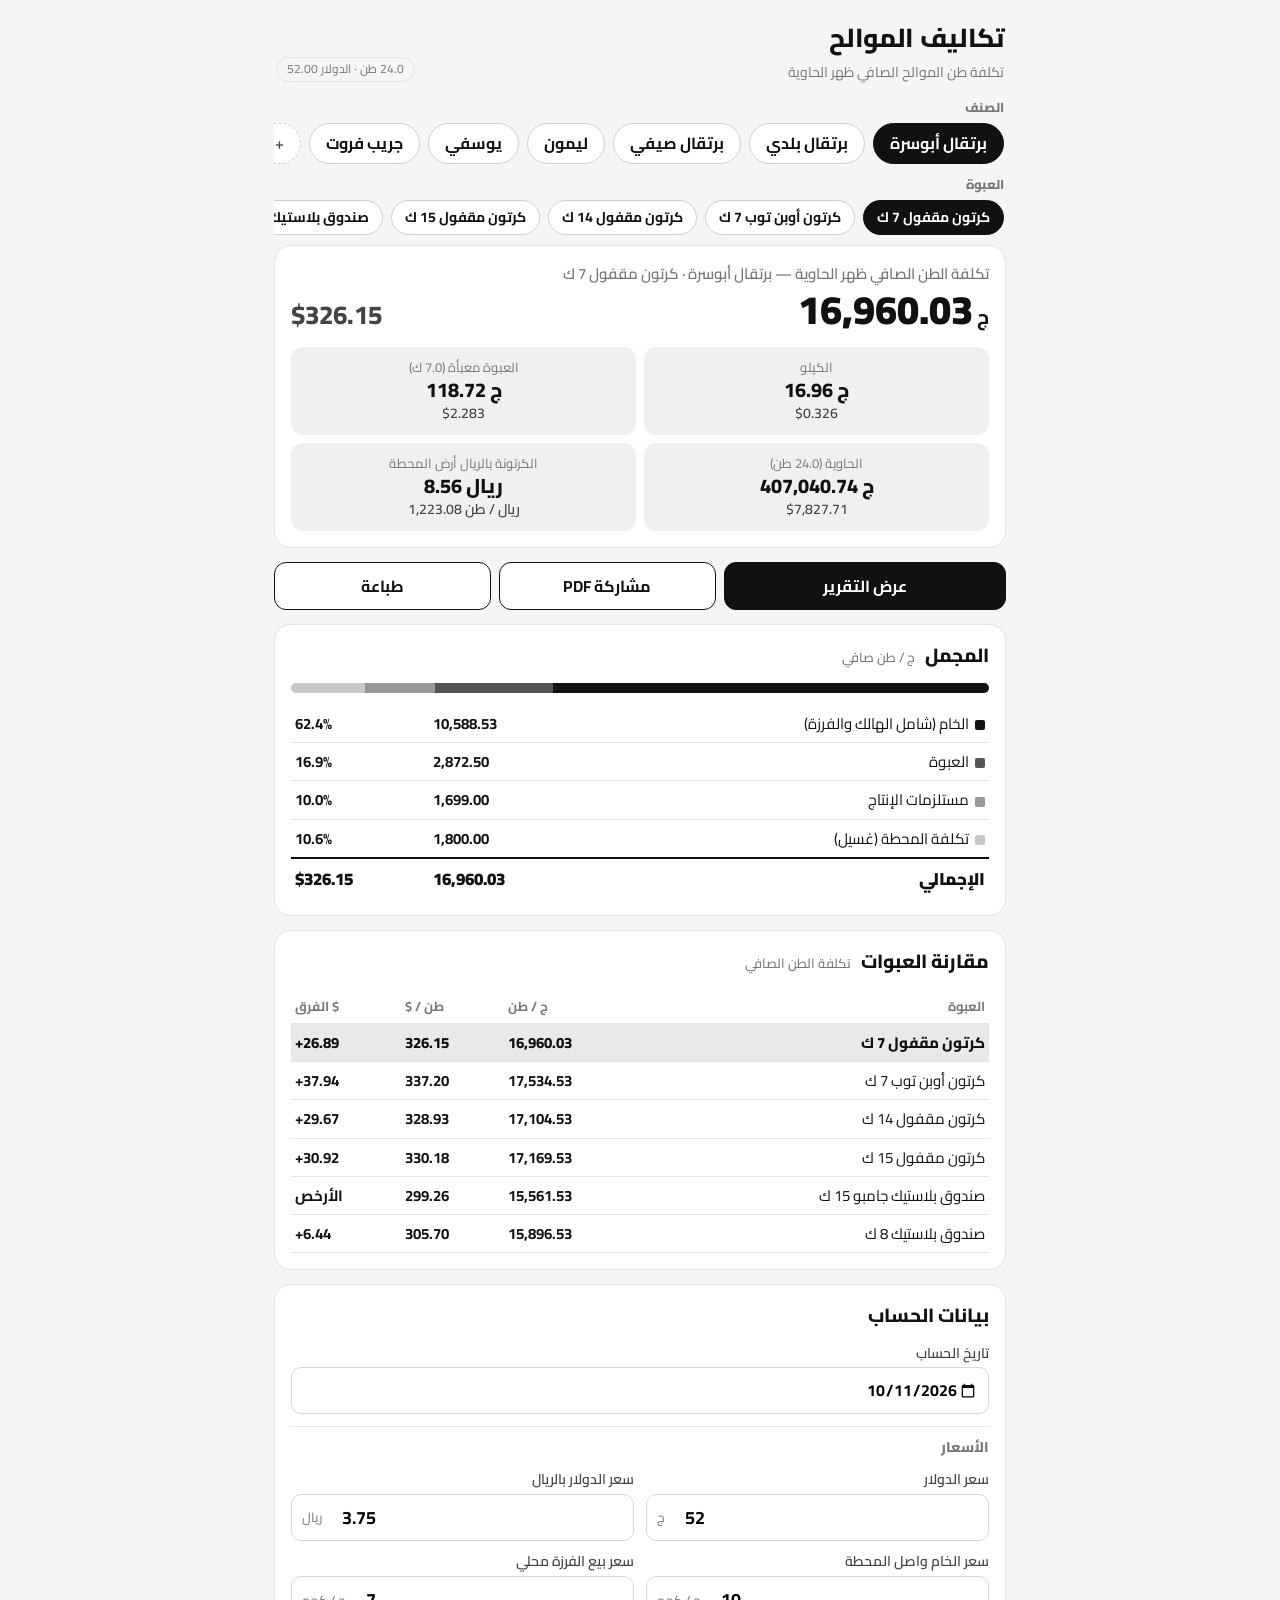
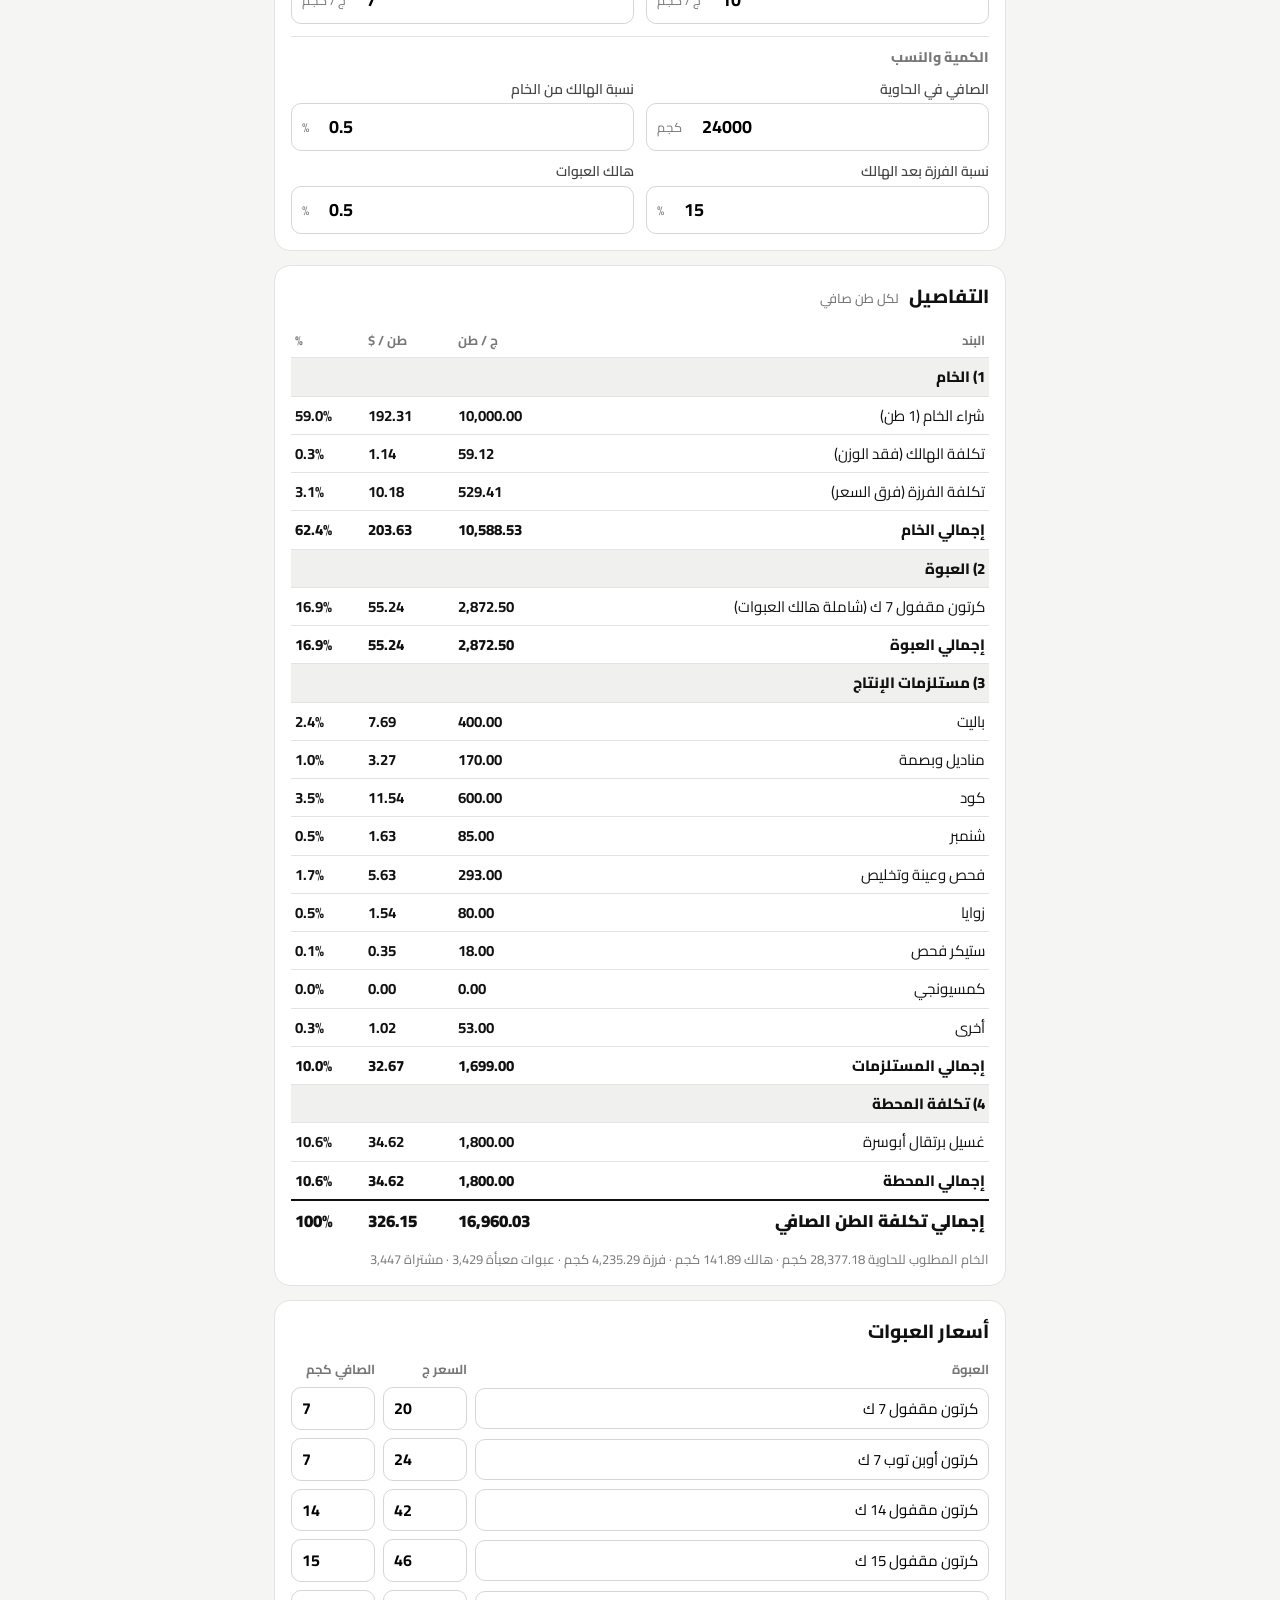
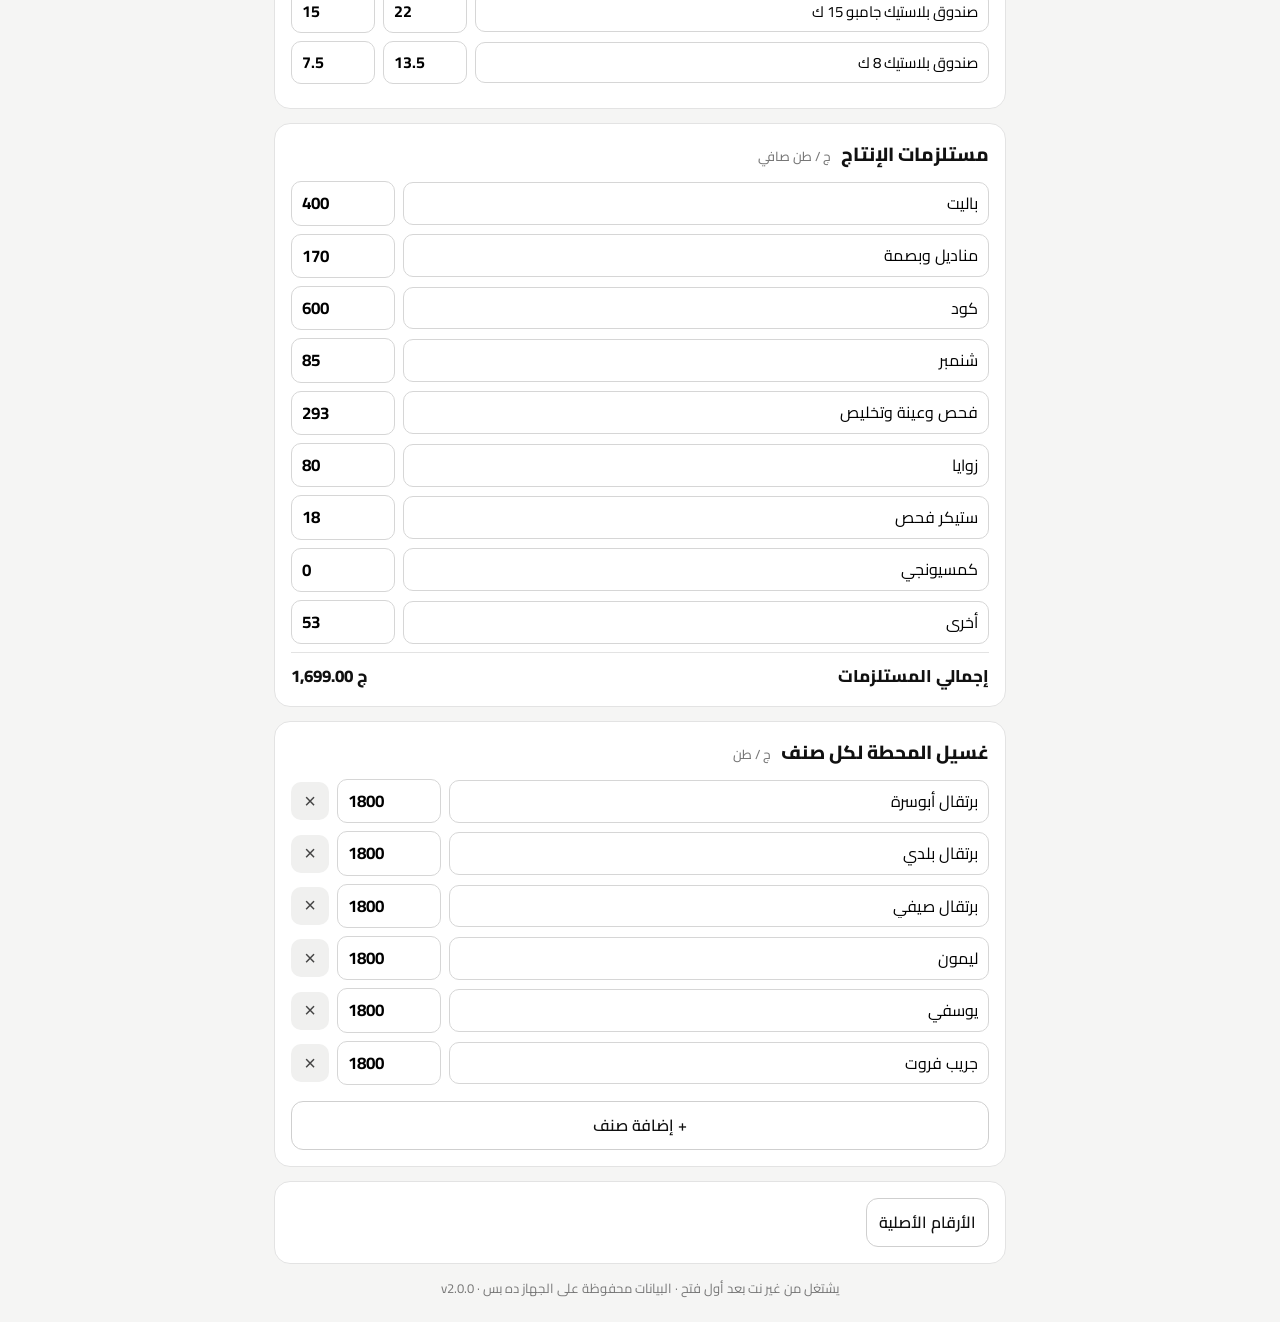
==== index.html @ 63b39d02 "Citrus costs PWA v2.0.0: frozen-costs style UI, offline, A4 report/print/share PDF, input validation" ====
<!doctype html>
<html lang="ar" dir="rtl">
<head>
<meta charset="utf-8">
<meta name="viewport" content="width=device-width,initial-scale=1,viewport-fit=cover">
<meta name="robots" content="noindex,nofollow">
<title>تكاليف الموالح</title>
<meta name="theme-color" content="#111111">
<meta name="apple-mobile-web-app-capable" content="yes">
<meta name="mobile-web-app-capable" content="yes">
<meta name="apple-mobile-web-app-status-bar-style" content="black">
<meta name="apple-mobile-web-app-title" content="تكاليف الموالح">
<link rel="manifest" href="manifest.webmanifest">
<link rel="apple-touch-icon" href="icon-180.png">
<link rel="icon" href="icon-192.png">
<link rel="stylesheet" href="style.css">
</head>
<body>
<div id="app">
 <header class="top">
  <div class="brand"><h1>تكاليف الموالح</h1><span class="sub">تكلفة طن الموالح الصافي ظهر الحاوية</span></div>
  <div class="tr"><span id="net" class="net"></span><span id="ls" class="ls"></span></div>
 </header>
 <div class="lblrow">الصنف</div>
 <nav id="vars" class="vars" aria-label="الصنف"></nav>
 <div class="lblrow">العبوة</div>
 <nav id="pkgs" class="vars" aria-label="العبوة"></nav>
 <div id="notice" class="notice" hidden></div>
 <section class="card sum" id="sum"></section>
 <div class="actions">
  <button class="btn pri" id="bReport">عرض التقرير</button>
  <button class="btn" id="bShare">مشاركة PDF</button>
  <button class="btn" id="bPrint">طباعة</button>
 </div>
 <section class="card" id="mojmal"></section>
 <section class="card" id="cmp"></section>
 <section class="card">
  <h2>بيانات الحساب</h2>
  <div class="grid" id="inputs"></div>
 </section>
 <section class="card" id="detail"></section>
 <section class="card">
  <h2>أسعار العبوات</h2>
  <div id="pkt"></div>
 </section>
 <section class="card">
  <h2>مستلزمات الإنتاج <small>ج / طن صافي</small></h2>
  <div id="supt"></div>
 </section>
 <section class="card">
  <h2>غسيل المحطة لكل صنف <small>ج / طن</small></h2>
  <div id="vart"></div>
  <button class="btn ghost wide" id="bAddVar">+ إضافة صنف</button>
 </section>
 <section class="card tools">
  <button class="btn ghost" id="bReset">الأرقام الأصلية</button>
 </section>
 <footer class="foot">يشتغل من غير نت بعد أول فتح · البيانات محفوظة على الجهاز ده بس <span id="ver"></span></footer>
</div>
<div id="rep" class="rep" hidden>
 <div class="repbar">
  <button class="btn" id="rClose">رجوع</button>
  <select id="rMode" class="btn sel" aria-label="نوع التقرير"><option value="full">التقرير الكامل</option><option value="m">المجمل (صفحة)</option></select>
  <button class="btn pri" id="rShare">مشاركة PDF</button>
  <button class="btn" id="rPrint">طباعة</button>
 </div>
 <div id="pages" class="pages"></div>
</div>
<div id="busy" class="busy" hidden><div>بيجهز الـ PDF…</div></div>
<script src="core.js"></script>
<script src="app.js"></script>
<script>
if('serviceWorker' in navigator){window.addEventListener('load',function(){navigator.serviceWorker.register('sw.js').then(function(r){r.update&&r.update();setInterval(function(){r.update()},3600000)});var had=!!navigator.serviceWorker.controller;navigator.serviceWorker.addEventListener('controllerchange',function(){if(had&&!window.__rl){window.__rl=1;location.reload()}})})}
</script>
</body>
</html>
---- style.css ----
[hidden]{display:none!important}
@font-face{font-family:'Cairo';font-style:normal;font-weight:200 1000;font-display:swap;src:url(fonts/cairo-arabic.woff2) format('woff2');unicode-range:U+0600-06FF,U+0750-077F,U+0870-08FF,U+200C-200E,U+2010-2011,U+204F,U+2E41,U+FB50-FDFF,U+FE70-FEFC}
@font-face{font-family:'Cairo';font-style:normal;font-weight:200 1000;font-display:swap;src:url(fonts/cairo-latin-ext.woff2) format('woff2');unicode-range:U+0100-02BA,U+02BD-02C5,U+02C7-02CC,U+02CE-02D7,U+02DD-02FF,U+1E00-1EFF,U+20A0-20AB,U+20AD-20C4,U+A720-A7FF}
@font-face{font-family:'Cairo';font-style:normal;font-weight:200 1000;font-display:swap;src:url(fonts/cairo-latin.woff2) format('woff2');unicode-range:U+0000-00FF,U+0131,U+0152-0153,U+02BB-02BC,U+02C6,U+02DA,U+02DC,U+2000-206F,U+20AC,U+2122,U+2212,U+2215,U+FEFF,U+FFFD}
:root{--ink:#111;--ink2:#444;--mut:#777;--line:#e3e3e3;--bg:#f5f5f4;--card:#fff;--soft:#f0f0ef}
*{box-sizing:border-box;-webkit-tap-highlight-color:transparent}
html,body{margin:0;background:var(--bg);color:var(--ink);font-family:'Cairo',system-ui,sans-serif;font-size:17px;line-height:1.55}
#app{max-width:760px;margin:0 auto;padding:calc(env(safe-area-inset-top) + 10px) 14px calc(env(safe-area-inset-bottom) + 24px)}
.num,.v{font-variant-numeric:tabular-nums;direction:ltr;unicode-bidi:isolate}
.top{display:flex;align-items:flex-end;justify-content:space-between;gap:10px;padding:8px 2px 12px}
.top h1{margin:0;font-size:26px;font-weight:800;letter-spacing:-.3px}.top .sub{color:var(--mut);font-size:14px}
.net{font-size:12px;color:var(--mut);border:1px solid var(--line);border-radius:20px;padding:2px 10px;white-space:nowrap}
.vars{display:flex;gap:8px;overflow-x:auto;padding:2px 2px 10px;scrollbar-width:none}.vars::-webkit-scrollbar{display:none}
.chip{flex:0 0 auto;border:1.5px solid #cfcfcf;background:#fff;color:var(--ink);border-radius:999px;padding:7px 16px;font:inherit;font-size:16px;font-weight:700}
.chip.on{background:var(--ink);border-color:var(--ink);color:#fff}.chip.add{border-style:dashed;color:var(--ink2);font-weight:600}
.notice{background:#f0f0ef;border:1.5px solid #888;color:#111;border-radius:12px;padding:10px 14px;font-size:15px;margin-bottom:12px}
.card{background:var(--card);border:1px solid var(--line);border-radius:16px;padding:16px;margin-bottom:14px}
.card h2{margin:0 0 12px;font-size:19px;font-weight:800}.card h2 small{font-weight:500;color:var(--mut);font-size:13px;margin-inline-start:6px}
.sum .lbl{color:var(--mut);font-size:15px;font-weight:600}
.sum .big{display:flex;align-items:baseline;justify-content:space-between;gap:8px;flex-wrap:wrap;margin:2px 0 12px}
.sum .egp{font-size:40px;font-weight:900;line-height:1.1}.sum .egp i{font-style:normal;font-size:20px;font-weight:700;margin-inline-start:4px}
.sum .usd{font-size:26px;font-weight:800;color:var(--ink2)}
.kpis{display:grid;grid-template-columns:repeat(3,minmax(0,1fr));gap:8px}
.kpi{background:var(--soft);border-radius:12px;padding:10px 8px;text-align:center}
.kpi b{display:block;font-size:20px;font-weight:800;line-height:1.3}.kpi span{display:block;font-size:13px;color:var(--mut)}.kpi em{display:block;font-style:normal;font-size:14px;color:var(--ink2);font-weight:600}
.actions{display:grid;grid-template-columns:1.3fr 1fr 1fr;gap:8px;margin-bottom:14px}
.btn{font:inherit;font-size:16px;font-weight:700;border:1.5px solid var(--ink);background:#fff;color:var(--ink);border-radius:12px;padding:11px 12px;cursor:pointer}
.btn.pri{background:var(--ink);color:#fff}.btn.ghost{border-color:#cfcfcf;font-weight:600}.btn.wide{width:100%;margin-top:8px}.btn.danger{color:#111;border-color:#111;border-style:dashed}
.grid{display:grid;grid-template-columns:minmax(0,1fr) minmax(0,1fr);gap:10px 12px}
.f label{display:block;font-size:14px;color:var(--ink2);font-weight:600;margin-bottom:3px}
.f .in{display:flex;align-items:center;border:1.5px solid #d6d6d6;border-radius:10px;background:#fff;overflow:hidden}
.f .in:focus-within{border-color:var(--ink)}
.f input{flex:1;min-width:0;width:100%;border:0;outline:0;font:inherit;font-size:18px;font-weight:700;padding:9px 10px;background:transparent;text-align:left;direction:ltr}
.f input.txt{text-align:right;direction:rtl;font-size:16px}
.f .u{color:var(--mut);font-size:13px;padding:0 10px;white-space:nowrap}
.f.full{grid-column:1/-1}.f .hint{font-size:12.5px;color:var(--mut);margin-top:2px}
.sec{grid-column:1/-1;font-size:14px;font-weight:800;color:var(--mut);border-top:1px solid var(--line);padding-top:10px;margin-top:2px}
.sup{display:grid;grid-template-columns:minmax(0,1fr) 104px 38px;gap:8px;align-items:center;margin-bottom:8px}
.sup input{font:inherit;border:1.5px solid #d6d6d6;border-radius:10px;padding:8px 10px;font-size:16px;min-width:0;outline:0}
.sup input:focus{border-color:var(--ink)}.sup input.v{font-weight:700;text-align:left;direction:ltr;font-size:17px}
.sup .x{border:0;background:var(--soft);border-radius:10px;height:38px;font-size:20px;color:var(--ink2);cursor:pointer}
.suptot{display:flex;justify-content:space-between;font-weight:800;border-top:1px solid var(--line);padding-top:10px;margin-top:4px}
.bk table{width:100%;border-collapse:collapse;font-size:15px}.bk td{padding:7px 4px;border-bottom:1px solid var(--line)}.bk td.v{text-align:left;font-weight:700;white-space:nowrap}
.bk tr.g td{font-weight:800;background:var(--soft)}.bk tr.t td{font-weight:900;font-size:17px;border-bottom:0;border-top:2px solid var(--ink)}
.bar{height:10px;border-radius:6px;background:#e7e7e7;overflow:hidden;display:flex;margin:4px 0 12px}.bar i{display:block;height:100%;background:#222}.bar i+i{background:#9a9a9a}
.tools{display:flex;flex-wrap:wrap;gap:8px}
.foot{color:var(--mut);font-size:13px;text-align:center;margin-top:6px}
/* report */
.rep{position:fixed;inset:0;background:#d9d9d7;overflow:auto;z-index:20;-webkit-overflow-scrolling:touch}
.repbar{position:sticky;top:0;z-index:2;display:flex;gap:8px;padding:calc(env(safe-area-inset-top) + 8px) 12px 8px;background:rgba(245,245,244,.96);border-bottom:1px solid var(--line)}
.repbar .btn{flex:1;padding:9px}
.pages{padding:14px 0 40px;display:flex;flex-direction:column;align-items:center;gap:14px}
.pagewrap{width:calc(100vw - 20px);max-width:794px;overflow:hidden}
.page{width:794px;height:1123px;background:#fff;color:#111;padding:36px 44px 50px;position:relative;transform-origin:top right;box-shadow:0 2px 10px rgba(0,0,0,.12);font-size:15px;line-height:1.5;overflow:hidden}
.page .ph{display:flex;justify-content:space-between;align-items:flex-start;border-bottom:2.5px solid #111;padding-bottom:8px;margin-bottom:6px}
.page .ph h1{margin:0;font-size:21px;font-weight:900;line-height:1.35}.page .ph .meta{font-size:14px;color:#555;margin-top:2px}
.page .ph .tag{font-size:12px;color:#555;border:1px solid #bbb;border-radius:14px;padding:2px 10px;white-space:nowrap}
.page h3{font-size:15px;font-weight:800;margin:10px 0 6px;color:#111;display:flex;align-items:center;gap:8px}.page h3:after{content:'';flex:1;height:1px;background:#ddd}
.rsum{display:grid;grid-template-columns:1.25fr 1fr 1fr 1fr;gap:10px}
.rsum .m{border:1px solid #ddd;border-radius:10px;padding:7px 12px}.rsum .m.main{background:#111;color:#fff;border-color:#111}
.rsum .m span{display:block;font-size:12.5px;color:#666;font-weight:600}.rsum .m.main span{color:#ccc}
.rsum .m b{display:block;font-size:21px;font-weight:900;line-height:1.25}.rsum .m.main b{font-size:27px}
.rsum .m em{display:block;font-style:normal;font-size:14px;font-weight:700;color:#444}.rsum .m.main em{color:#ddd;font-size:16px}
.rgrp{display:grid;grid-template-columns:1fr 1fr 1fr;gap:10px}.rgrp .m{border:1px solid #ddd;border-radius:10px;padding:8px 12px}
.rgrp .m span{font-size:13px;color:#666;font-weight:700}.rgrp .m b{display:block;font-size:19px;font-weight:900}.rgrp .m em{font-style:normal;font-size:13px;color:#444;font-weight:600}
.rgrp .m.t{background:#f1f1f0}
.rt{width:100%;border-collapse:collapse;font-size:13px}
.rt th{background:#111;color:#fff;font-weight:700;padding:6px 6px;font-size:12.5px;text-align:center}.rt th:first-child{text-align:right}
.rt td{padding:2.5px 6px;line-height:1.45;border-bottom:1px solid #e6e6e6;text-align:center;font-variant-numeric:tabular-nums}.rt td:first-child{text-align:right}
.rt td.n{direction:ltr}.rt tr.gh td{font-weight:800;background:#f1f1f0;color:#333;font-size:13px}
.rt tr.st td{font-weight:800;border-top:1.5px solid #999;background:#fafafa}.rt tr.gt td{font-weight:900;font-size:15px;background:#111;color:#fff}
.page .note{font-size:12px;color:#555;margin-top:6px;line-height:1.5}
.page .pf{position:absolute;bottom:22px;right:48px;left:48px;font-size:11px;color:#888;display:flex;justify-content:space-between;border-top:1px solid #e4e4e4;padding-top:6px}
.mt td{vertical-align:top;padding:7px 6px}.mt td.fm{text-align:right;color:#333}.mt td.k{font-weight:700;text-align:right}
.page ul{margin:6px 0 0;padding-inline-start:18px;font-size:13.5px;color:#333}.page ul li{margin-bottom:3px}
.busy{position:fixed;inset:0;background:rgba(255,255,255,.75);display:flex;align-items:center;justify-content:center;z-index:50;font-weight:800;font-size:18px}
@media (max-width:420px){.sum .egp{font-size:36px}.kpi b{font-size:18px}.grid{gap:9px 10px}}
@media print{
 @page{size:A4;margin:0}
 html,body{background:#fff}
 #app,.repbar,.busy{display:none!important}
 .rep{position:static;display:block!important;background:#fff;overflow:visible}
 .rep[hidden]{display:block!important}
 .pages{padding:0;gap:0;display:block}
 .pagewrap{width:auto!important;max-width:none;height:auto!important;overflow:visible}
 .page{transform:none!important;box-shadow:none;width:210mm;height:296mm;page-break-after:always;break-after:page}
 .pagewrap:last-child .page{page-break-after:auto;break-after:auto}
 *{-webkit-print-color-adjust:exact;print-color-adjust:exact}
}
.page .pc{width:706px}
.ltr{direction:ltr;unicode-bidi:isolate;display:inline-block}

.f .in.bad,.sup input.bad{border:2px solid #111;background:#e6e6e6}
.err{border:2px solid #111;border-radius:12px;padding:10px 14px;font-size:15px;background:#f0f0ef}.err ul{margin:6px 0 0;padding-inline-start:20px}
body.invalid #bReport,body.invalid #bShare,body.invalid #bPrint{opacity:.45}
.emsg{font-size:13px;font-weight:700;color:#111;margin:3px 2px 6px}
/* citrus additions */
.top .tr{display:flex;flex-direction:column;align-items:flex-end;gap:3px}.ls{font-size:11.5px;color:var(--mut)}
.lblrow{font-size:13px;font-weight:800;color:var(--mut);margin:0 2px 4px}
.chip.sm{font-size:14px;padding:6px 13px}
.kpis{grid-template-columns:repeat(2,minmax(0,1fr))}
.bar i:nth-child(1){background:#111}.bar i:nth-child(2){background:#555}.bar i:nth-child(3){background:#999}.bar i:nth-child(4){background:#c8c8c8}
.sw{display:inline-block;width:10px;height:10px;border-radius:2px;margin-inline-end:6px;vertical-align:middle}.sw.s0{background:#111}.sw.s1{background:#555}.sw.s2{background:#999}.sw.s3{background:#c8c8c8}
.bk tr.h td{font-size:13px;color:var(--mut);font-weight:700}.bk tr.s td{font-weight:800;border-top:1.5px solid #999}.bk tr.sel td{background:#e9e9e8;font-weight:800}
.bk .hint{font-size:13px;color:#777;margin-top:8px}
.trow{display:grid;grid-template-columns:minmax(0,1fr) 84px 84px;gap:8px;align-items:center;margin-bottom:8px}.trow.th span{font-size:13px;color:var(--mut);font-weight:700}
.trow input{font:inherit;border:1.5px solid #d6d6d6;border-radius:10px;padding:8px 10px;font-size:15px;min-width:0;outline:0}.trow input:focus{border-color:var(--ink)}.trow input.v{font-weight:700;text-align:left;direction:ltr;font-size:16px}
.sup:not(.three){grid-template-columns:minmax(0,1fr) 104px}
.trow input.bad{border:2px solid #111;background:#e6e6e6}
.f input[type=date]{text-align:right;font-size:16px}
.repbar .sel{flex:1.2;padding:9px 6px;font-size:14px}
.rsar{display:flex;flex-wrap:wrap;align-items:baseline;gap:6px 12px;border:1px solid #ddd;border-radius:10px;padding:6px 12px;margin-top:8px;font-size:13px}
.rsar span{color:#666;font-weight:700}.rsar b{font-size:17px;font-weight:900}.rsar .sep{color:#bbb}.rsar em{font-style:normal;color:#777;font-size:12px;flex-basis:100%}
.rt tr.sel td{background:#e4e4e4;font-weight:800}.rt.q td{text-align:right}.rt.q td.n{text-align:left;font-weight:700}
.rt td.n{white-space:nowrap}
.page .rt td{padding:3px 6px}
.rsum .m small{display:block;font-size:10.5px;color:#888;font-weight:500;line-height:1.35;margin-top:2px;border-top:1px solid #eee;padding-top:2px}.rsum .m.main small{color:#bbb;border-color:#444}
.pc.p1 .rt{font-size:14.5px}.pc.p1 .rt td{padding:6px 6px}.pc.p1 .rt th{font-size:13.5px;padding:7px 6px}.pc.p1 h3{font-size:16.5px;margin:16px 0 8px}
.pc.p1 .rsum .m{padding:9px 12px}.pc.p1 .rsar{padding:9px 14px;font-size:14px}.pc.p1 .rsar b{font-size:19px}.pc.p1 .note{font-size:13px}
.rt.q td.q2{text-align:right;font-weight:700}
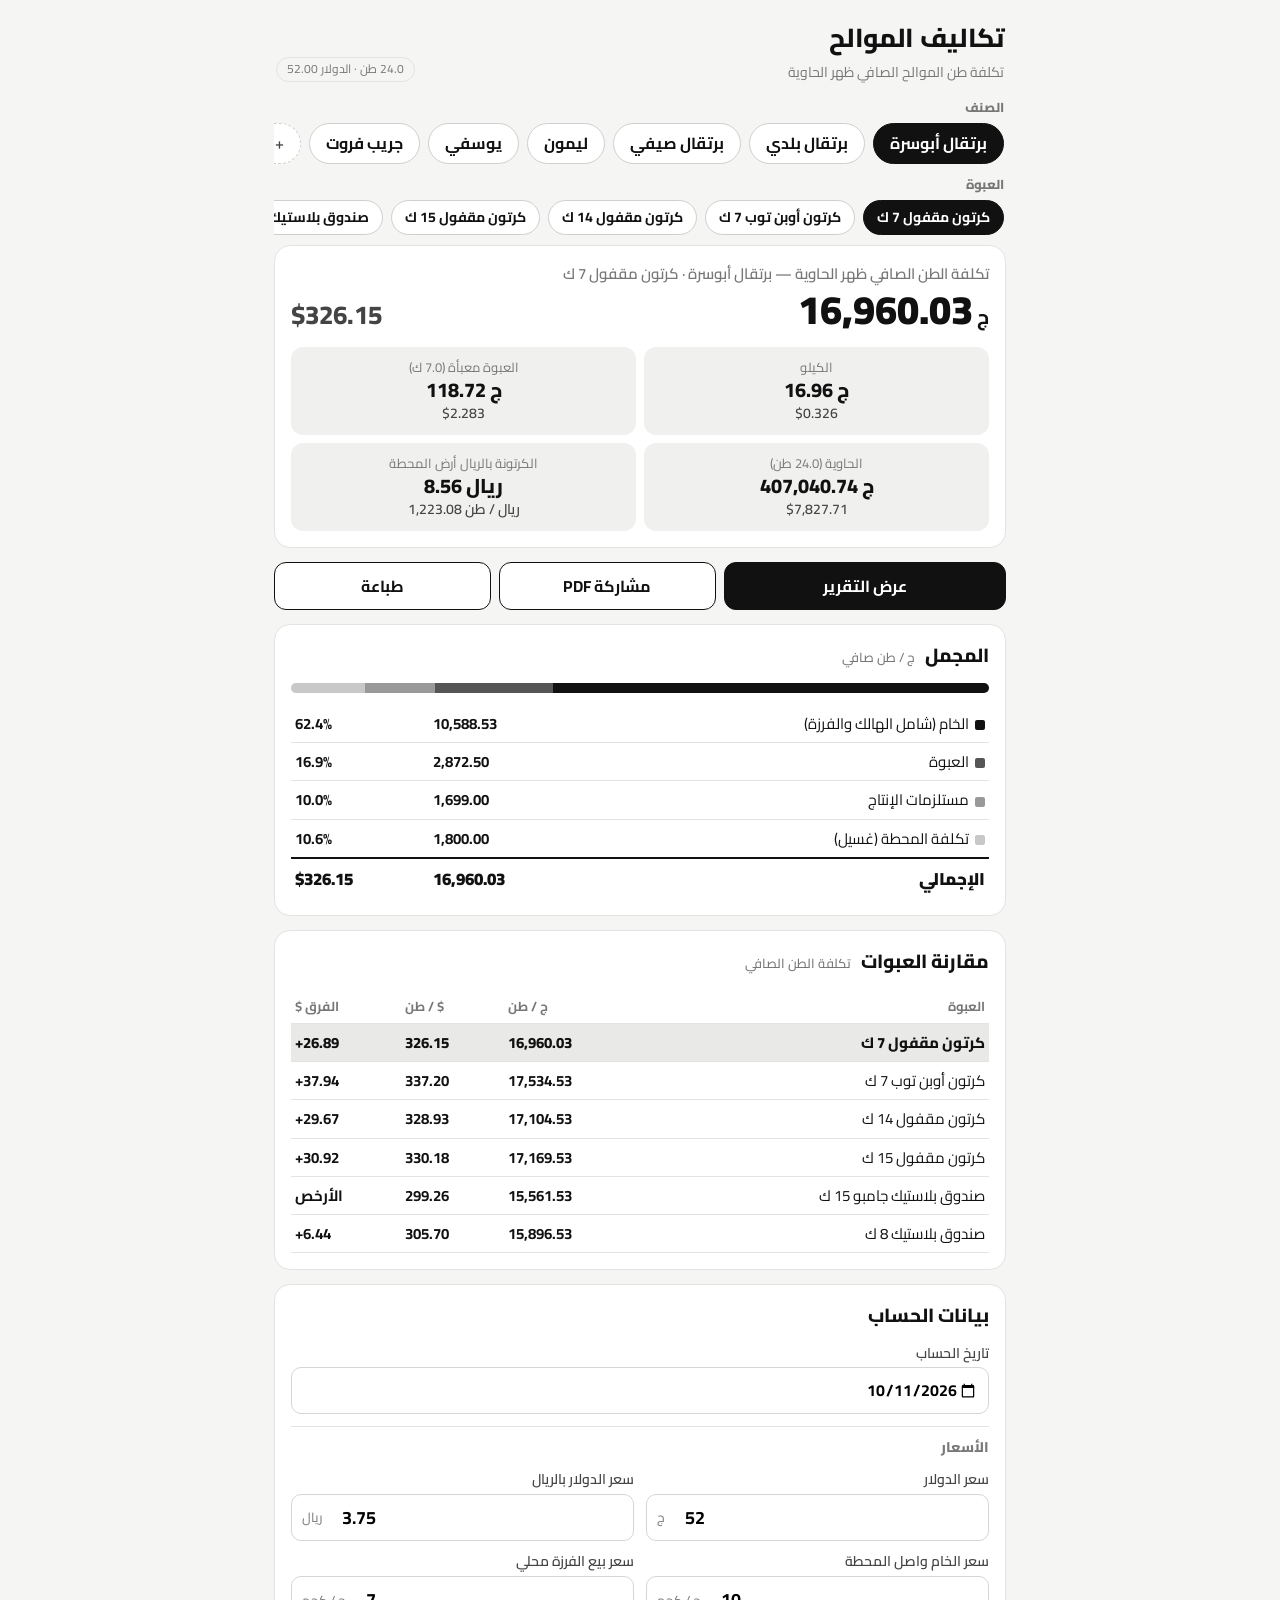
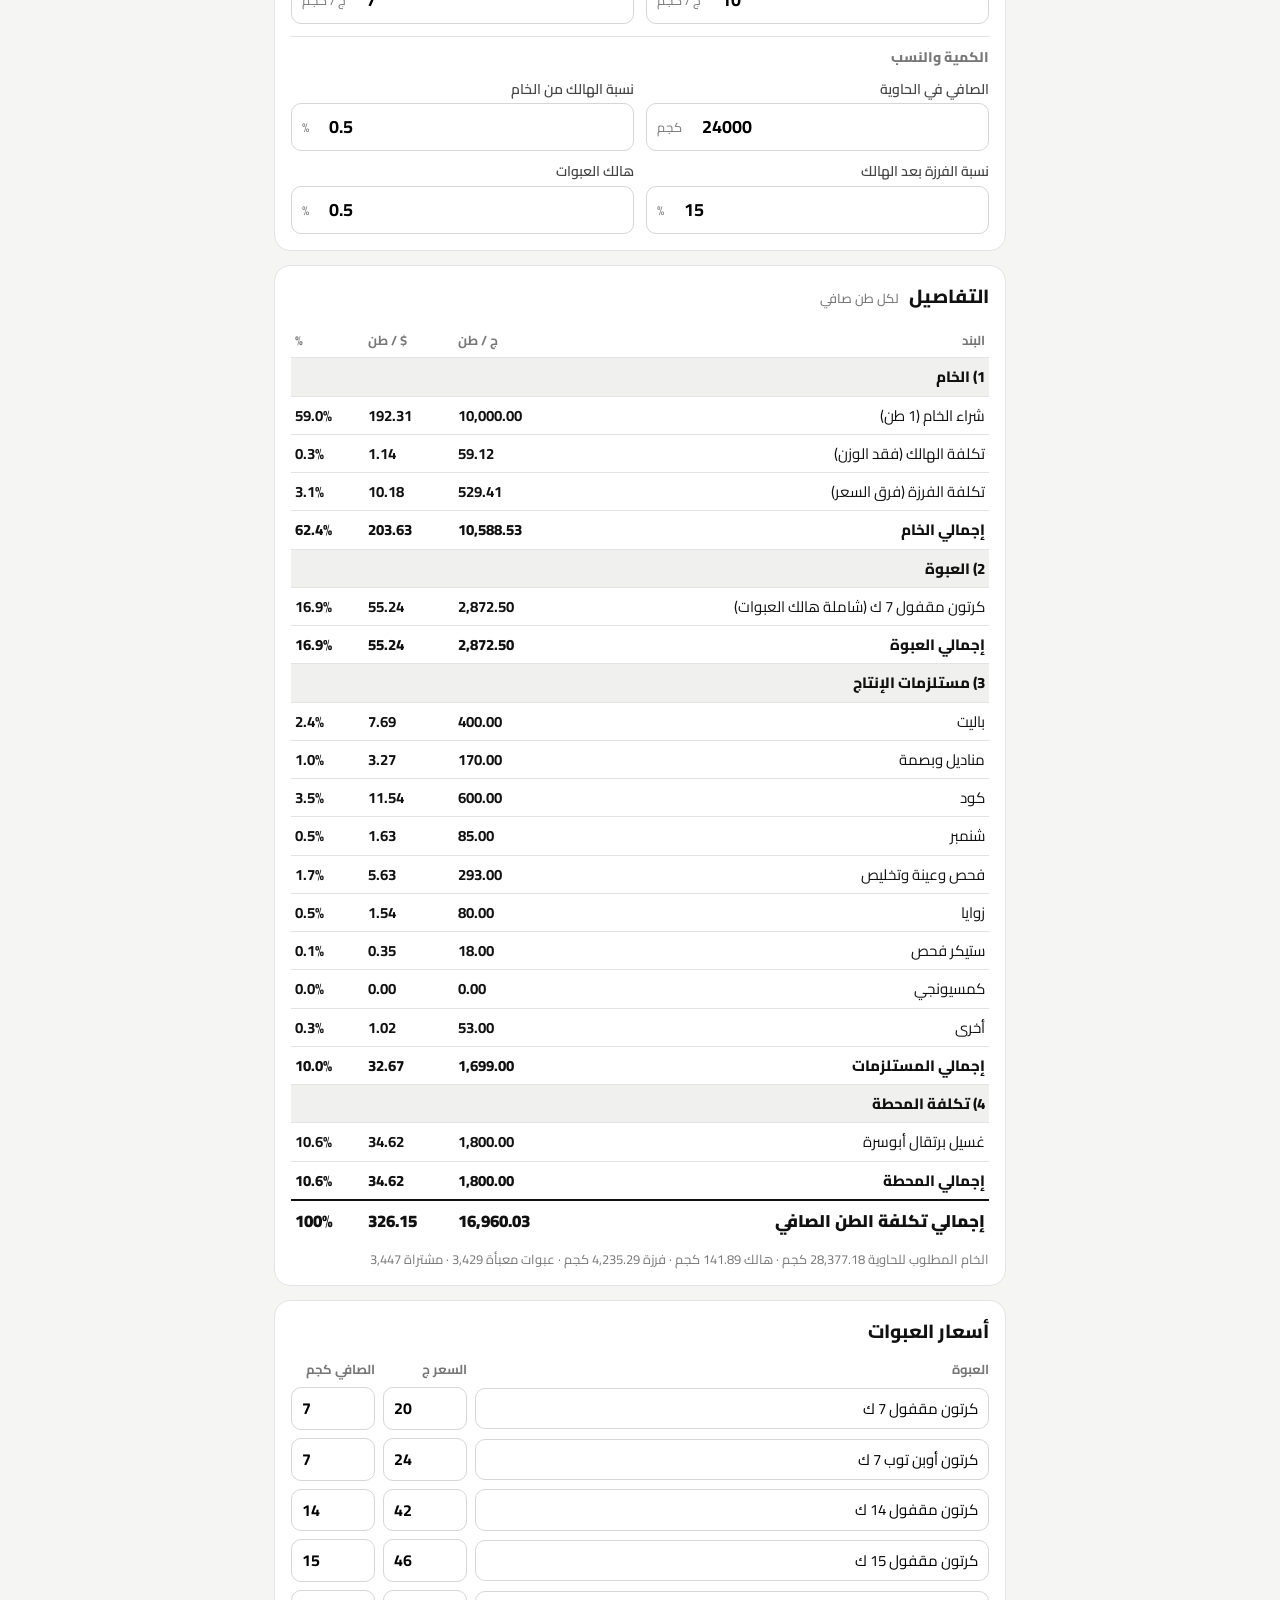
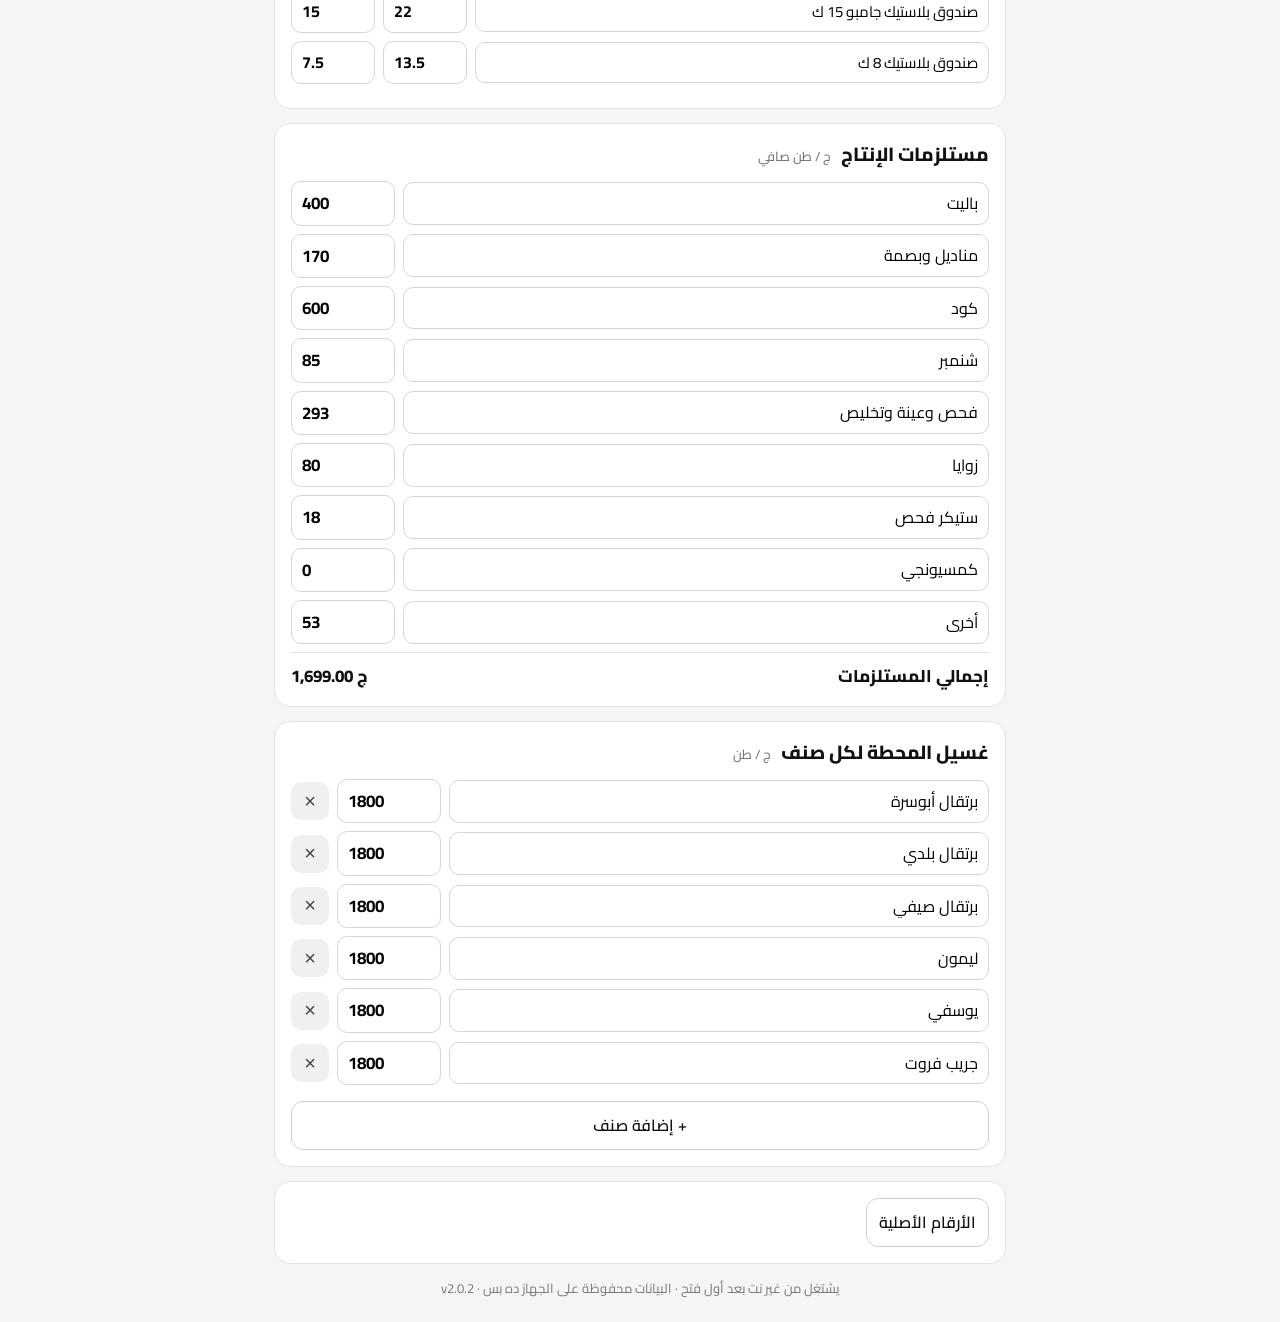
==== commit 88e3a134: "v2.0.2: inline CSS+Cairo font in index.html so offline PDF keeps layout; keep invalid entries visibl" ====
--- a/index.html
+++ b/index.html
@@ -13,7 +13,130 @@
 <link rel="manifest" href="manifest.webmanifest">
 <link rel="apple-touch-icon" href="icon-180.png">
 <link rel="icon" href="icon-192.png">
-<link rel="stylesheet" href="style.css">
+<style>[hidden]{display:none!important}
+@font-face{font-family:'Cairo';font-style:normal;font-weight:200 1000;font-display:swap;src:url([data-uri]) format('woff2');unicode-range:U+0600-06FF,U+0750-077F,U+0870-08FF,U+200C-200E,U+2010-2011,U+204F,U+2E41,U+FB50-FDFF,U+FE70-FEFC}
+@font-face{font-family:'Cairo';font-style:normal;font-weight:200 1000;font-display:swap;src:url([data-uri]) format('woff2');unicode-range:U+0100-02BA,U+02BD-02C5,U+02C7-02CC,U+02CE-02D7,U+02DD-02FF,U+1E00-1EFF,U+20A0-20AB,U+20AD-20C4,U+A720-A7FF}
+@font-face{font-family:'Cairo';font-style:normal;font-weight:200 1000;font-display:swap;src:url([data-uri]) format('woff2');unicode-range:U+0000-00FF,U+0131,U+0152-0153,U+02BB-02BC,U+02C6,U+02DA,U+02DC,U+2000-206F,U+20AC,U+2122,U+2212,U+2215,U+FEFF,U+FFFD}
+:root{--ink:#111;--ink2:#444;--mut:#777;--line:#e3e3e3;--bg:#f5f5f4;--card:#fff;--soft:#f0f0ef}
+*{box-sizing:border-box;-webkit-tap-highlight-color:transparent}
+html,body{margin:0;background:var(--bg);color:var(--ink);font-family:'Cairo',system-ui,sans-serif;font-size:17px;line-height:1.55}
+#app{max-width:760px;margin:0 auto;padding:calc(env(safe-area-inset-top) + 10px) 14px calc(env(safe-area-inset-bottom) + 24px)}
+.num,.v{font-variant-numeric:tabular-nums;direction:ltr;unicode-bidi:isolate}
+.top{display:flex;align-items:flex-end;justify-content:space-between;gap:10px;padding:8px 2px 12px}
+.top h1{margin:0;font-size:26px;font-weight:800;letter-spacing:-.3px}.top .sub{color:var(--mut);font-size:14px}
+.net{font-size:12px;color:var(--mut);border:1px solid var(--line);border-radius:20px;padding:2px 10px;white-space:nowrap}
+.vars{display:flex;gap:8px;overflow-x:auto;padding:2px 2px 10px;scrollbar-width:none}.vars::-webkit-scrollbar{display:none}
+.chip{flex:0 0 auto;border:1.5px solid #cfcfcf;background:#fff;color:var(--ink);border-radius:999px;padding:7px 16px;font:inherit;font-size:16px;font-weight:700}
+.chip.on{background:var(--ink);border-color:var(--ink);color:#fff}.chip.add{border-style:dashed;color:var(--ink2);font-weight:600}
+.notice{background:#f0f0ef;border:1.5px solid #888;color:#111;border-radius:12px;padding:10px 14px;font-size:15px;margin-bottom:12px}
+.card{background:var(--card);border:1px solid var(--line);border-radius:16px;padding:16px;margin-bottom:14px}
+.card h2{margin:0 0 12px;font-size:19px;font-weight:800}.card h2 small{font-weight:500;color:var(--mut);font-size:13px;margin-inline-start:6px}
+.sum .lbl{color:var(--mut);font-size:15px;font-weight:600}
+.sum .big{display:flex;align-items:baseline;justify-content:space-between;gap:8px;flex-wrap:wrap;margin:2px 0 12px}
+.sum .egp{font-size:40px;font-weight:900;line-height:1.1}.sum .egp i{font-style:normal;font-size:20px;font-weight:700;margin-inline-start:4px}
+.sum .usd{font-size:26px;font-weight:800;color:var(--ink2)}
+.kpis{display:grid;grid-template-columns:repeat(3,minmax(0,1fr));gap:8px}
+.kpi{background:var(--soft);border-radius:12px;padding:10px 8px;text-align:center}
+.kpi b{display:block;font-size:20px;font-weight:800;line-height:1.3}.kpi span{display:block;font-size:13px;color:var(--mut)}.kpi em{display:block;font-style:normal;font-size:14px;color:var(--ink2);font-weight:600}
+.actions{display:grid;grid-template-columns:1.3fr 1fr 1fr;gap:8px;margin-bottom:14px}
+.btn{font:inherit;font-size:16px;font-weight:700;border:1.5px solid var(--ink);background:#fff;color:var(--ink);border-radius:12px;padding:11px 12px;cursor:pointer}
+.btn.pri{background:var(--ink);color:#fff}.btn.ghost{border-color:#cfcfcf;font-weight:600}.btn.wide{width:100%;margin-top:8px}.btn.danger{color:#111;border-color:#111;border-style:dashed}
+.grid{display:grid;grid-template-columns:minmax(0,1fr) minmax(0,1fr);gap:10px 12px}
+.f label{display:block;font-size:14px;color:var(--ink2);font-weight:600;margin-bottom:3px}
+.f .in{display:flex;align-items:center;border:1.5px solid #d6d6d6;border-radius:10px;background:#fff;overflow:hidden}
+.f .in:focus-within{border-color:var(--ink)}
+.f input{flex:1;min-width:0;width:100%;border:0;outline:0;font:inherit;font-size:18px;font-weight:700;padding:9px 10px;background:transparent;text-align:left;direction:ltr}
+.f input.txt{text-align:right;direction:rtl;font-size:16px}
+.f .u{color:var(--mut);font-size:13px;padding:0 10px;white-space:nowrap}
+.f.full{grid-column:1/-1}.f .hint{font-size:12.5px;color:var(--mut);margin-top:2px}
+.sec{grid-column:1/-1;font-size:14px;font-weight:800;color:var(--mut);border-top:1px solid var(--line);padding-top:10px;margin-top:2px}
+.sup{display:grid;grid-template-columns:minmax(0,1fr) 104px 38px;gap:8px;align-items:center;margin-bottom:8px}
+.sup input{font:inherit;border:1.5px solid #d6d6d6;border-radius:10px;padding:8px 10px;font-size:16px;min-width:0;outline:0}
+.sup input:focus{border-color:var(--ink)}.sup input.v{font-weight:700;text-align:left;direction:ltr;font-size:17px}
+.sup .x{border:0;background:var(--soft);border-radius:10px;height:38px;font-size:20px;color:var(--ink2);cursor:pointer}
+.suptot{display:flex;justify-content:space-between;font-weight:800;border-top:1px solid var(--line);padding-top:10px;margin-top:4px}
+.bk table{width:100%;border-collapse:collapse;font-size:15px}.bk td{padding:7px 4px;border-bottom:1px solid var(--line)}.bk td.v{text-align:left;font-weight:700;white-space:nowrap}
+.bk tr.g td{font-weight:800;background:var(--soft)}.bk tr.t td{font-weight:900;font-size:17px;border-bottom:0;border-top:2px solid var(--ink)}
+.bar{height:10px;border-radius:6px;background:#e7e7e7;overflow:hidden;display:flex;margin:4px 0 12px}.bar i{display:block;height:100%;background:#222}.bar i+i{background:#9a9a9a}
+.tools{display:flex;flex-wrap:wrap;gap:8px}
+.foot{color:var(--mut);font-size:13px;text-align:center;margin-top:6px}
+/* report */
+.rep{position:fixed;inset:0;background:#d9d9d7;overflow:auto;z-index:20;-webkit-overflow-scrolling:touch}
+.repbar{position:sticky;top:0;z-index:2;display:flex;gap:8px;padding:calc(env(safe-area-inset-top) + 8px) 12px 8px;background:rgba(245,245,244,.96);border-bottom:1px solid var(--line)}
+.repbar .btn{flex:1;padding:9px}
+.pages{padding:14px 0 40px;display:flex;flex-direction:column;align-items:center;gap:14px}
+.pagewrap{width:calc(100vw - 20px);max-width:794px;overflow:hidden}
+.page{width:794px;height:1123px;background:#fff;color:#111;padding:36px 44px 50px;position:relative;transform-origin:top right;box-shadow:0 2px 10px rgba(0,0,0,.12);font-size:15px;line-height:1.5;overflow:hidden}
+.page .ph{display:flex;justify-content:space-between;align-items:flex-start;border-bottom:2.5px solid #111;padding-bottom:8px;margin-bottom:6px}
+.page .ph h1{margin:0;font-size:21px;font-weight:900;line-height:1.35}.page .ph .meta{font-size:14px;color:#555;margin-top:2px}
+.page .ph .tag{font-size:12px;color:#555;border:1px solid #bbb;border-radius:14px;padding:2px 10px;white-space:nowrap}
+.page h3{font-size:15px;font-weight:800;margin:10px 0 6px;color:#111;display:flex;align-items:center;gap:8px}.page h3:after{content:'';flex:1;height:1px;background:#ddd}
+.rsum{display:grid;grid-template-columns:1.25fr 1fr 1fr 1fr;gap:10px}
+.rsum .m{border:1px solid #ddd;border-radius:10px;padding:7px 12px}.rsum .m.main{background:#111;color:#fff;border-color:#111}
+.rsum .m span{display:block;font-size:12.5px;color:#666;font-weight:600}.rsum .m.main span{color:#ccc}
+.rsum .m b{display:block;font-size:21px;font-weight:900;line-height:1.25}.rsum .m.main b{font-size:27px}
+.rsum .m em{display:block;font-style:normal;font-size:14px;font-weight:700;color:#444}.rsum .m.main em{color:#ddd;font-size:16px}
+.rgrp{display:grid;grid-template-columns:1fr 1fr 1fr;gap:10px}.rgrp .m{border:1px solid #ddd;border-radius:10px;padding:8px 12px}
+.rgrp .m span{font-size:13px;color:#666;font-weight:700}.rgrp .m b{display:block;font-size:19px;font-weight:900}.rgrp .m em{font-style:normal;font-size:13px;color:#444;font-weight:600}
+.rgrp .m.t{background:#f1f1f0}
+.rt{width:100%;border-collapse:collapse;font-size:13px}
+.rt th{background:#111;color:#fff;font-weight:700;padding:6px 6px;font-size:12.5px;text-align:center}.rt th:first-child{text-align:right}
+.rt td{padding:2.5px 6px;line-height:1.45;border-bottom:1px solid #e6e6e6;text-align:center;font-variant-numeric:tabular-nums}.rt td:first-child{text-align:right}
+.rt td.n{direction:ltr}.rt tr.gh td{font-weight:800;background:#f1f1f0;color:#333;font-size:13px}
+.rt tr.st td{font-weight:800;border-top:1.5px solid #999;background:#fafafa}.rt tr.gt td{font-weight:900;font-size:15px;background:#111;color:#fff}
+.page .note{font-size:12px;color:#555;margin-top:6px;line-height:1.5}
+.page .pf{position:absolute;bottom:22px;right:48px;left:48px;font-size:11px;color:#888;display:flex;justify-content:space-between;border-top:1px solid #e4e4e4;padding-top:6px}
+.mt td{vertical-align:top;padding:7px 6px}.mt td.fm{text-align:right;color:#333}.mt td.k{font-weight:700;text-align:right}
+.page ul{margin:6px 0 0;padding-inline-start:18px;font-size:13.5px;color:#333}.page ul li{margin-bottom:3px}
+.busy{position:fixed;inset:0;background:rgba(255,255,255,.75);display:flex;align-items:center;justify-content:center;z-index:50;font-weight:800;font-size:18px}
+@media (max-width:420px){.sum .egp{font-size:36px}.kpi b{font-size:18px}.grid{gap:9px 10px}}
+@media print{
+ @page{size:A4;margin:0}
+ html,body{background:#fff}
+ #app,.repbar,.busy{display:none!important}
+ .rep{position:static;display:block!important;background:#fff;overflow:visible}
+ .rep[hidden]{display:block!important}
+ .pages{padding:0;gap:0;display:block}
+ .pagewrap{width:auto!important;max-width:none;height:auto!important;overflow:visible}
+ .page{transform:none!important;box-shadow:none;width:210mm;height:296mm;page-break-after:always;break-after:page}
+ .pagewrap:last-child .page{page-break-after:auto;break-after:auto}
+ *{-webkit-print-color-adjust:exact;print-color-adjust:exact}
+}
+.page .pc{width:706px}
+.ltr{direction:ltr;unicode-bidi:isolate;display:inline-block}
+
+.f .in.bad,.sup input.bad{border:2px solid #111;background:#e6e6e6}
+.err{border:2px solid #111;border-radius:12px;padding:10px 14px;font-size:15px;background:#f0f0ef}.err ul{margin:6px 0 0;padding-inline-start:20px}
+body.invalid #bReport,body.invalid #bShare,body.invalid #bPrint{opacity:.45}
+.emsg{font-size:13px;font-weight:700;color:#111;margin:3px 2px 6px}
+/* citrus additions */
+.top .tr{display:flex;flex-direction:column;align-items:flex-end;gap:3px}.ls{font-size:11.5px;color:var(--mut)}
+.lblrow{font-size:13px;font-weight:800;color:var(--mut);margin:0 2px 4px}
+.chip.sm{font-size:14px;padding:6px 13px}
+.kpis{grid-template-columns:repeat(2,minmax(0,1fr))}
+.bar i:nth-child(1){background:#111}.bar i:nth-child(2){background:#555}.bar i:nth-child(3){background:#999}.bar i:nth-child(4){background:#c8c8c8}
+.sw{display:inline-block;width:10px;height:10px;border-radius:2px;margin-inline-end:6px;vertical-align:middle}.sw.s0{background:#111}.sw.s1{background:#555}.sw.s2{background:#999}.sw.s3{background:#c8c8c8}
+.bk tr.h td{font-size:13px;color:var(--mut);font-weight:700}.bk tr.s td{font-weight:800;border-top:1.5px solid #999}.bk tr.sel td{background:#e9e9e8;font-weight:800}
+.bk .hint{font-size:13px;color:#777;margin-top:8px}
+.trow{display:grid;grid-template-columns:minmax(0,1fr) 84px 84px;gap:8px;align-items:center;margin-bottom:8px}.trow.th span{font-size:13px;color:var(--mut);font-weight:700}
+.trow input{font:inherit;border:1.5px solid #d6d6d6;border-radius:10px;padding:8px 10px;font-size:15px;min-width:0;outline:0}.trow input:focus{border-color:var(--ink)}.trow input.v{font-weight:700;text-align:left;direction:ltr;font-size:16px}
+.sup:not(.three){grid-template-columns:minmax(0,1fr) 104px}
+.trow input.bad{border:2px solid #111;background:#e6e6e6}
+.f input[type=date]{text-align:right;font-size:16px}
+.repbar .sel{flex:1.2;padding:9px 6px;font-size:14px}
+.rsar{display:flex;flex-wrap:wrap;align-items:baseline;gap:6px 12px;border:1px solid #ddd;border-radius:10px;padding:6px 12px;margin-top:8px;font-size:13px}
+.rsar span{color:#666;font-weight:700}.rsar b{font-size:17px;font-weight:900}.rsar .sep{color:#bbb}.rsar em{font-style:normal;color:#777;font-size:12px;flex-basis:100%}
+.rt tr.sel td{background:#e4e4e4;font-weight:800}.rt.q td{text-align:right}.rt.q td.n{text-align:left;font-weight:700}
+.rt td.n{white-space:nowrap}
+.page .rt td{padding:3px 6px}
+.rsum .m small{display:block;font-size:10.5px;color:#888;font-weight:500;line-height:1.35;margin-top:2px;border-top:1px solid #eee;padding-top:2px}.rsum .m.main small{color:#bbb;border-color:#444}
+.pc.p1 .rt{font-size:14.5px}.pc.p1 .rt td{padding:6px 6px}.pc.p1 .rt th{font-size:13.5px;padding:7px 6px}.pc.p1 h3{font-size:16.5px;margin:16px 0 8px}
+.pc.p1 .rsum .m{padding:9px 12px}.pc.p1 .rsar{padding:9px 14px;font-size:14px}.pc.p1 .rsar b{font-size:19px}.pc.p1 .note{font-size:13px}
+.rt.q td.q2{text-align:right;font-weight:700}
+.page ul{list-style:none;padding-inline-start:4px}.page ul li:before{content:'•';margin-inline-end:6px;font-weight:900}
+.bk td.vh{text-align:left;white-space:nowrap}
+.repbar{gap:6px;padding-left:8px;padding-right:8px}.repbar .btn{font-size:14px;padding:9px 4px;white-space:nowrap}
+</style>
 </head>
 <body>
 <div id="app">
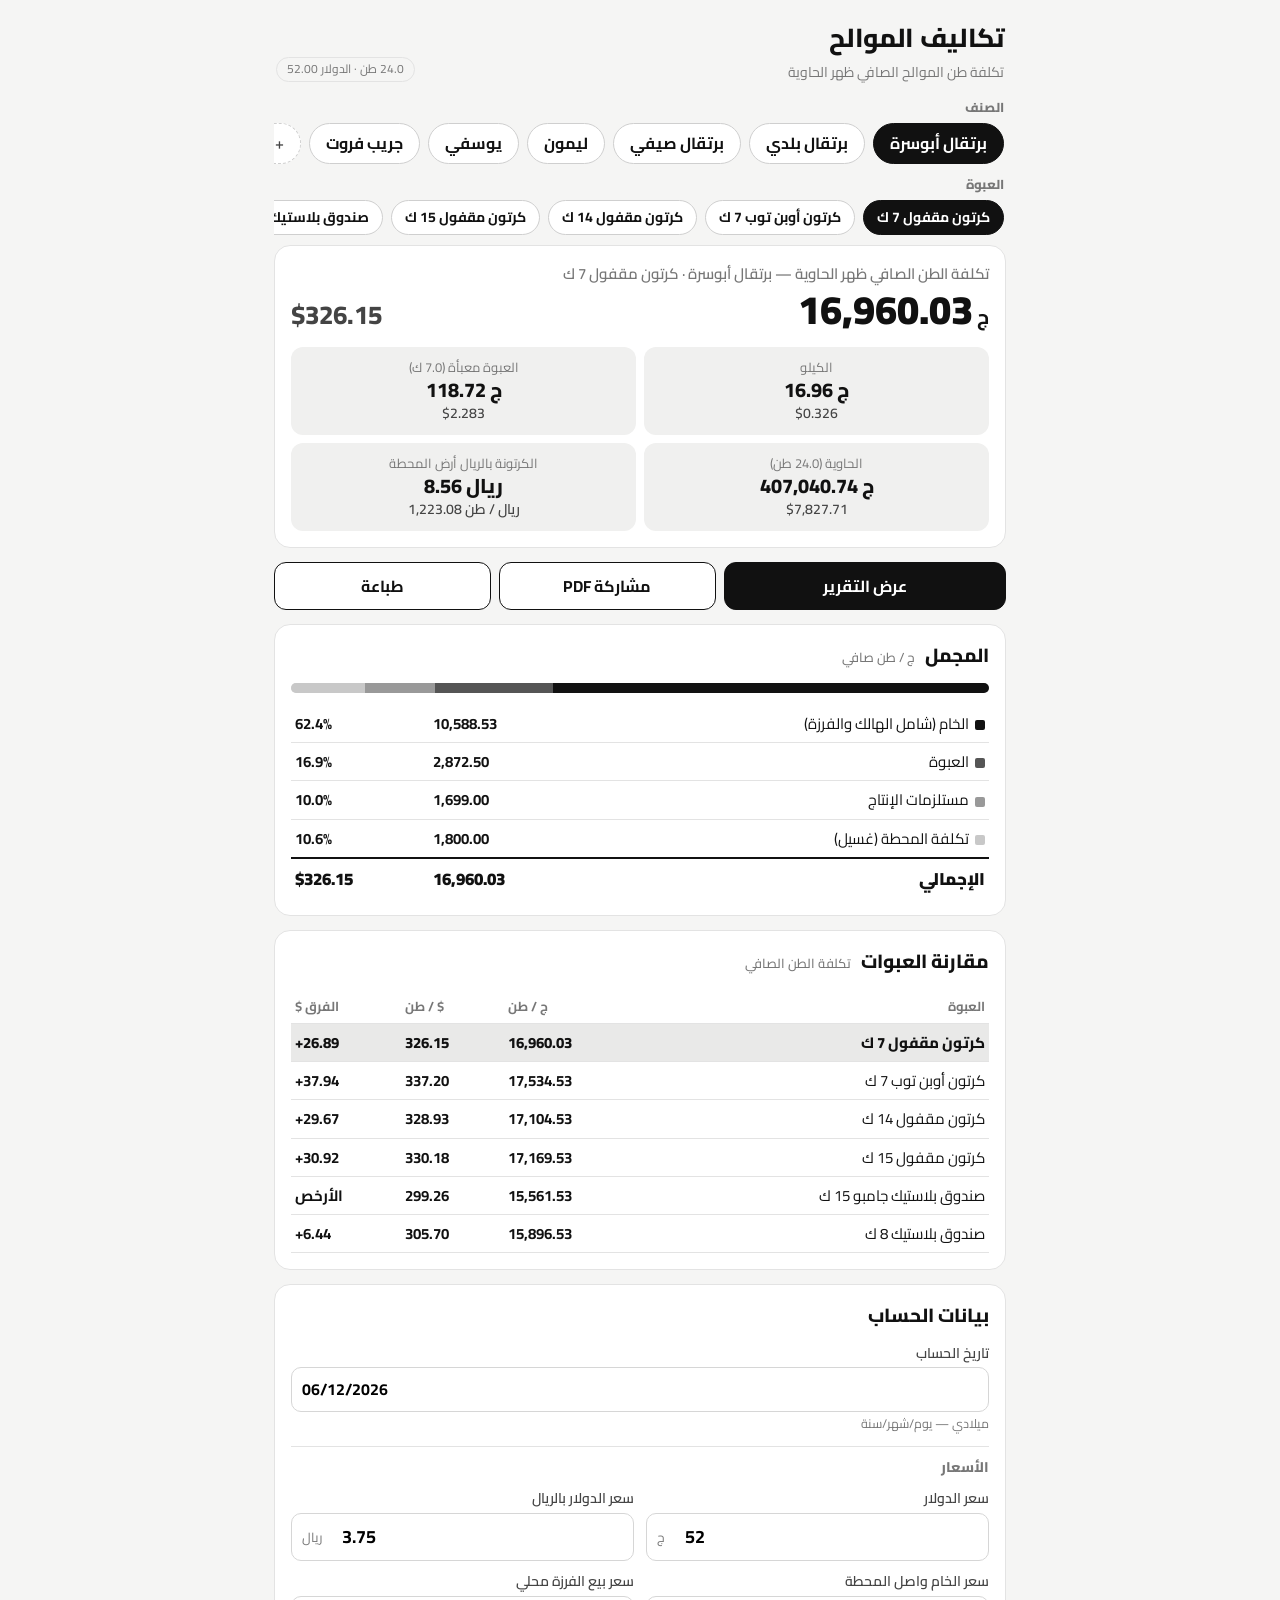
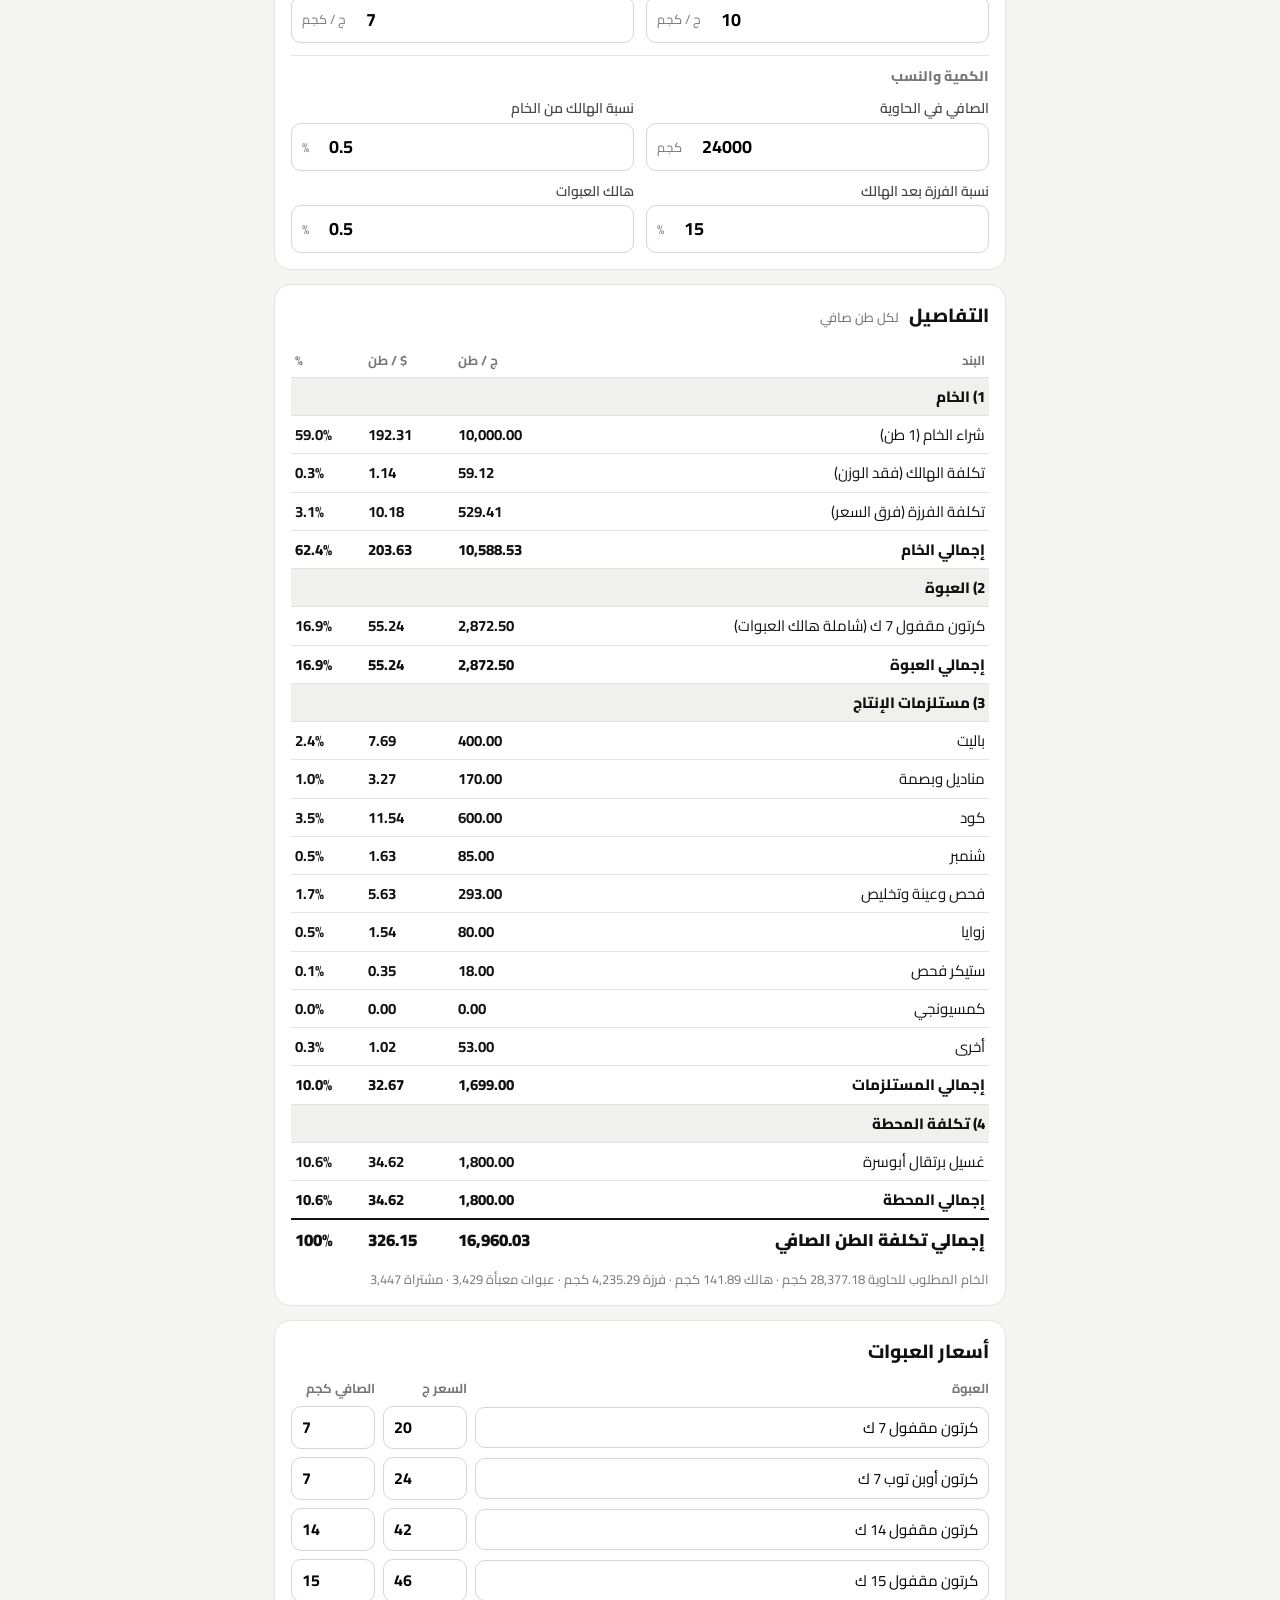
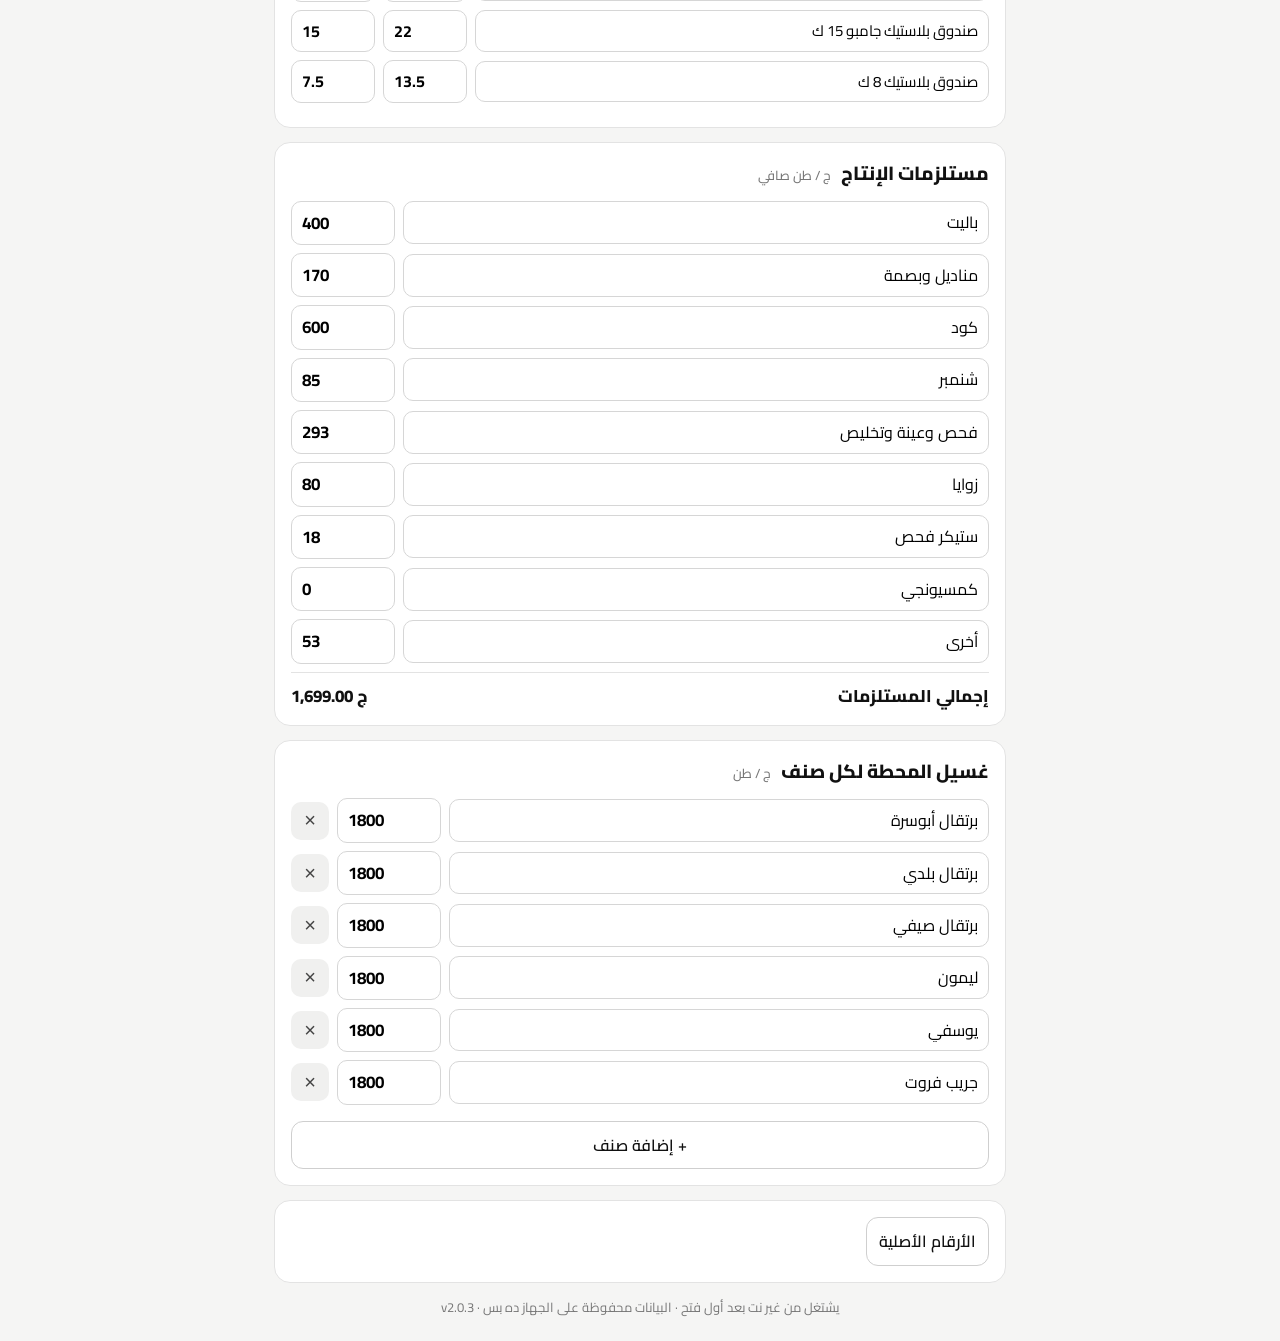
==== commit 92b84035: "v2.0.3: Gregorian dd/mm/yyyy date field (Cairo today default) Replace the native date input, which s" ====
--- a/index.html
+++ b/index.html
@@ -122,7 +122,7 @@
 .trow input{font:inherit;border:1.5px solid #d6d6d6;border-radius:10px;padding:8px 10px;font-size:15px;min-width:0;outline:0}.trow input:focus{border-color:var(--ink)}.trow input.v{font-weight:700;text-align:left;direction:ltr;font-size:16px}
 .sup:not(.three){grid-template-columns:minmax(0,1fr) 104px}
 .trow input.bad{border:2px solid #111;background:#e6e6e6}
-.f input[type=date]{text-align:right;font-size:16px}
+.f input[data-date]{font-size:16px}
 .repbar .sel{flex:1.2;padding:9px 6px;font-size:14px}
 .rsar{display:flex;flex-wrap:wrap;align-items:baseline;gap:6px 12px;border:1px solid #ddd;border-radius:10px;padding:6px 12px;margin-top:8px;font-size:13px}
 .rsar span{color:#666;font-weight:700}.rsar b{font-size:17px;font-weight:900}.rsar .sep{color:#bbb}.rsar em{font-style:normal;color:#777;font-size:12px;flex-basis:100%}
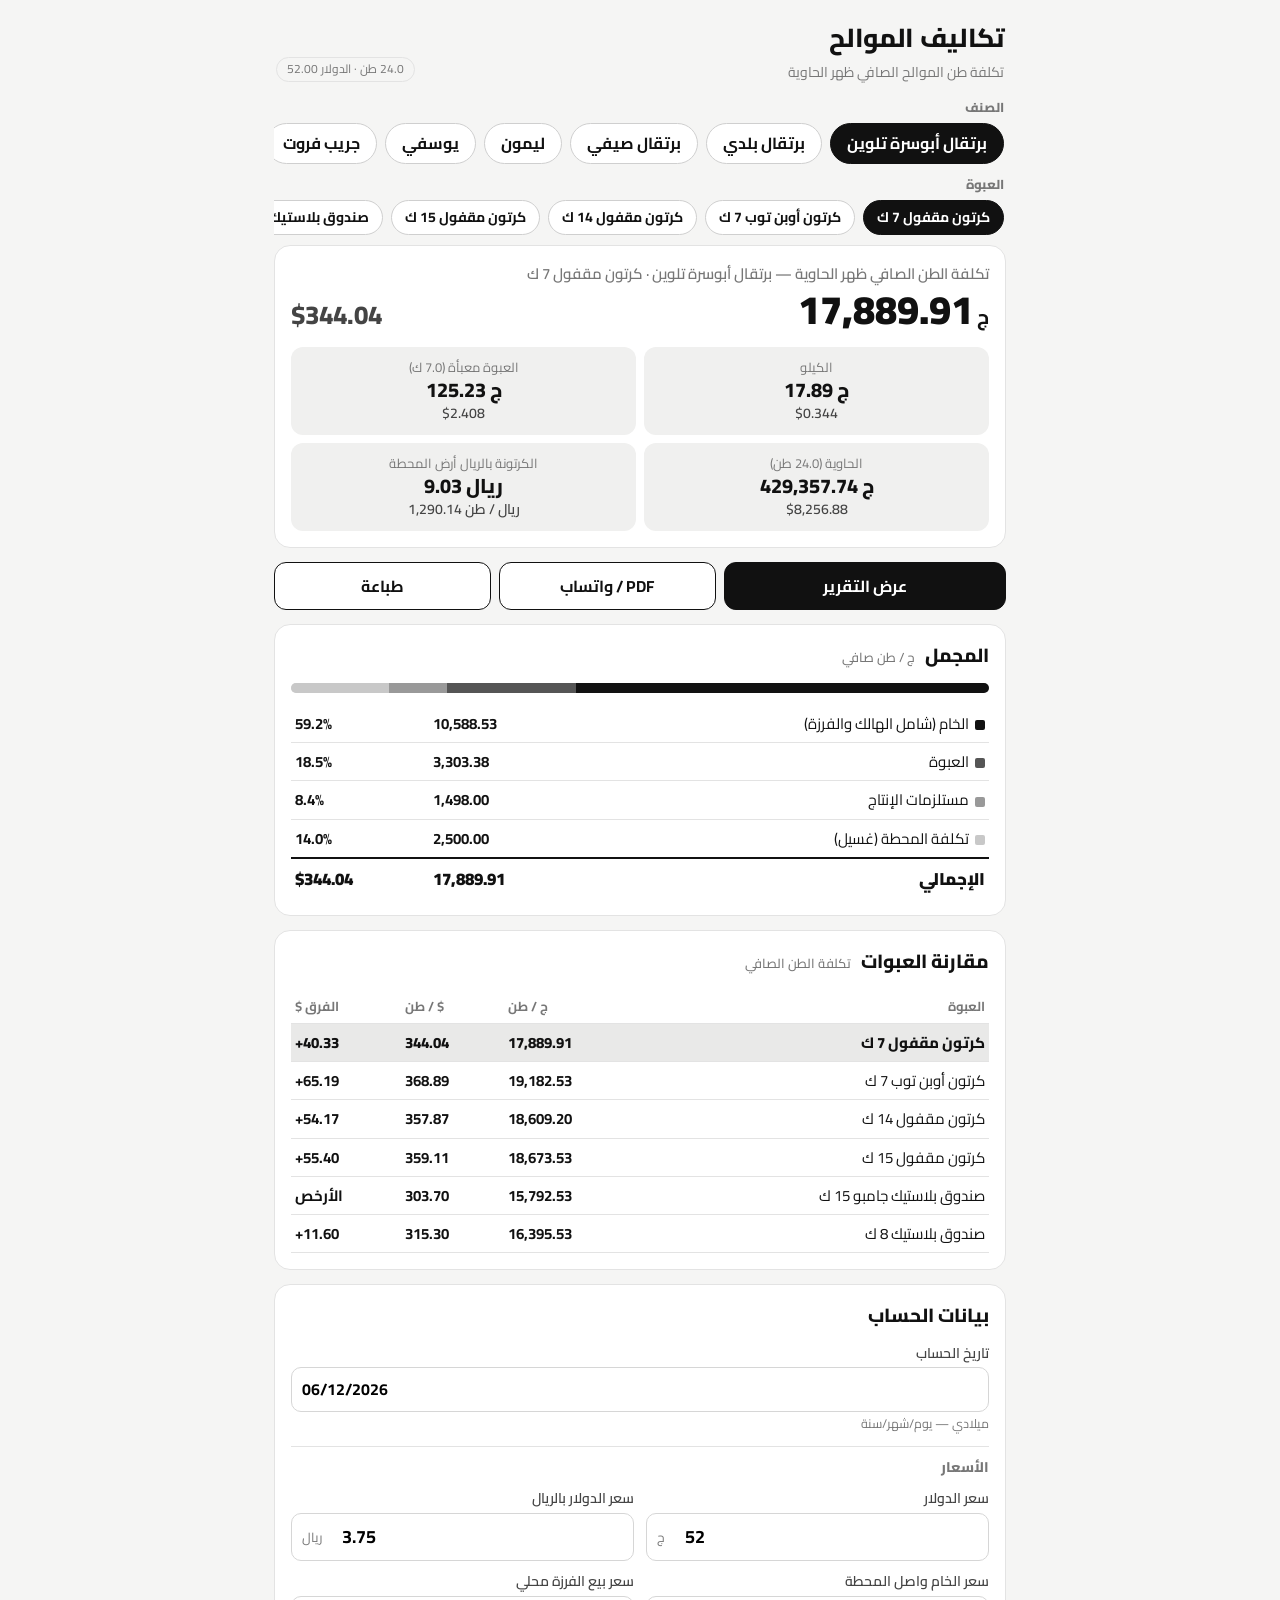
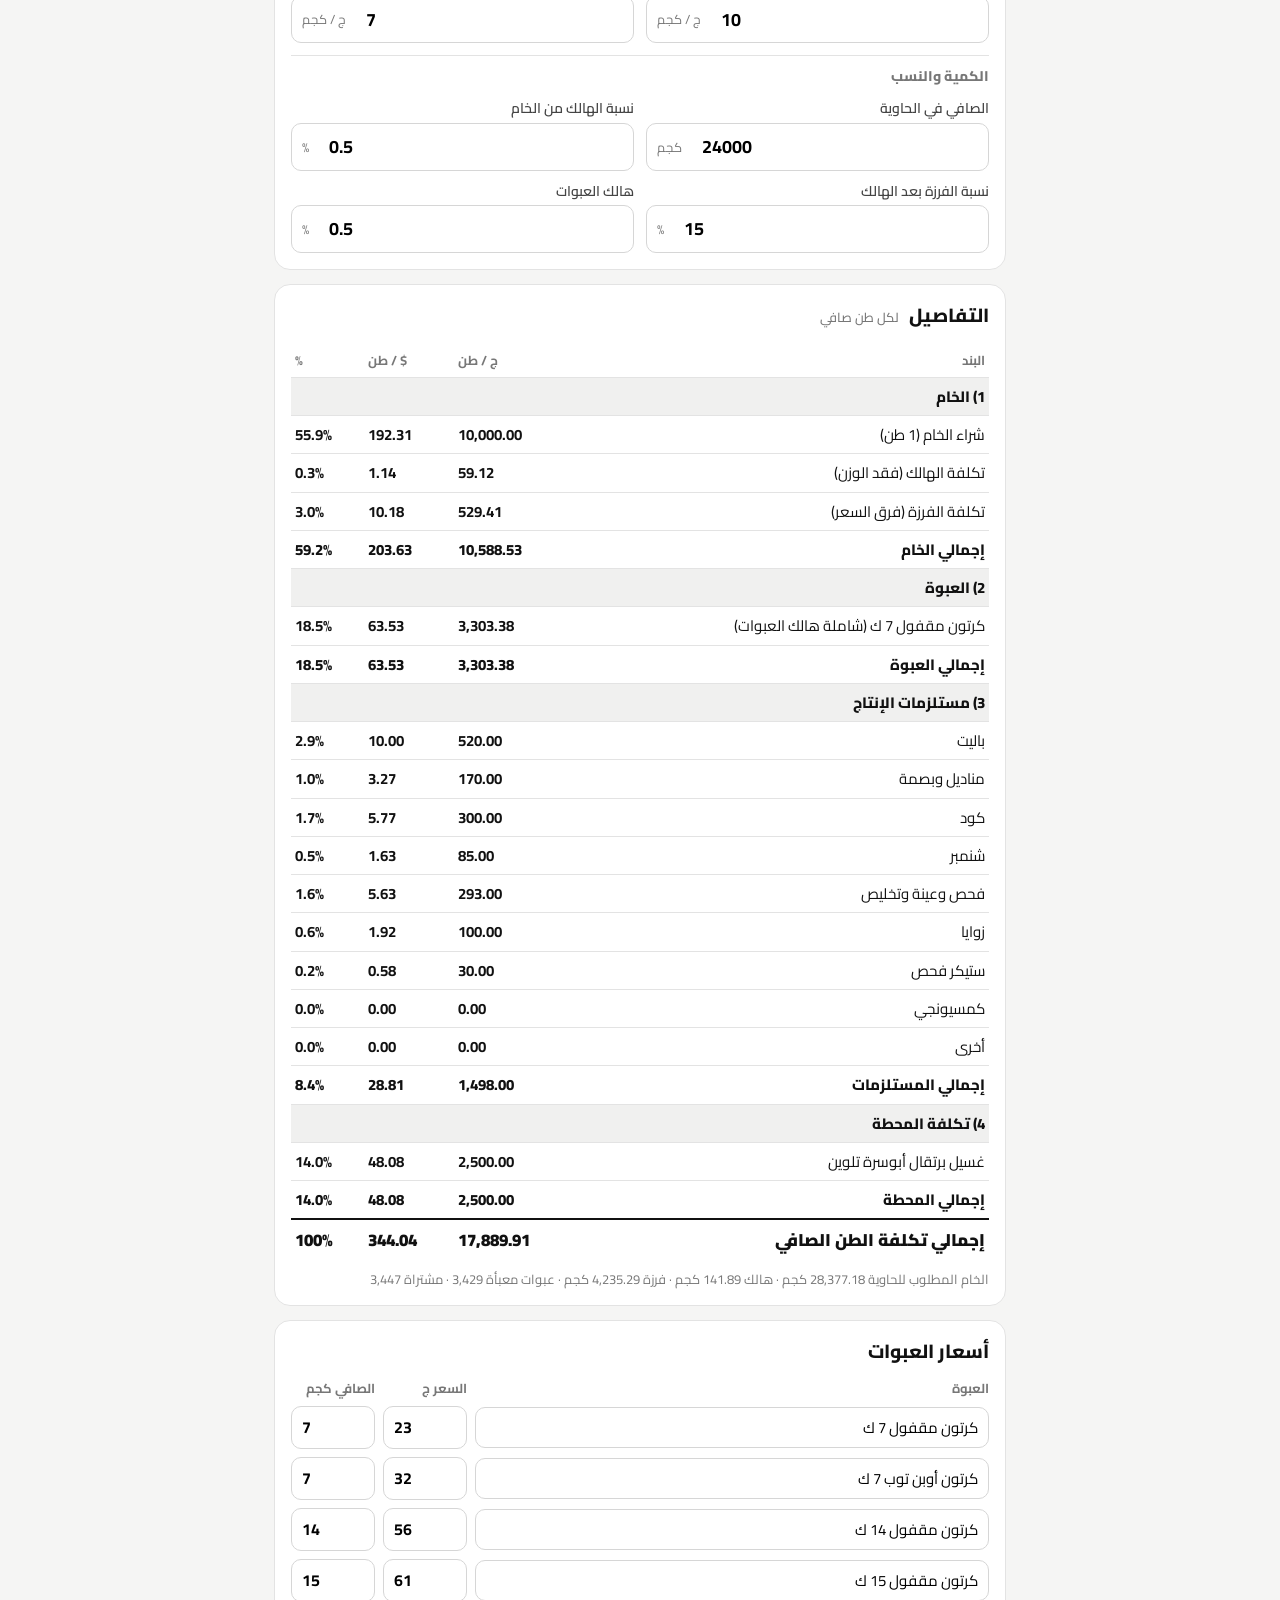
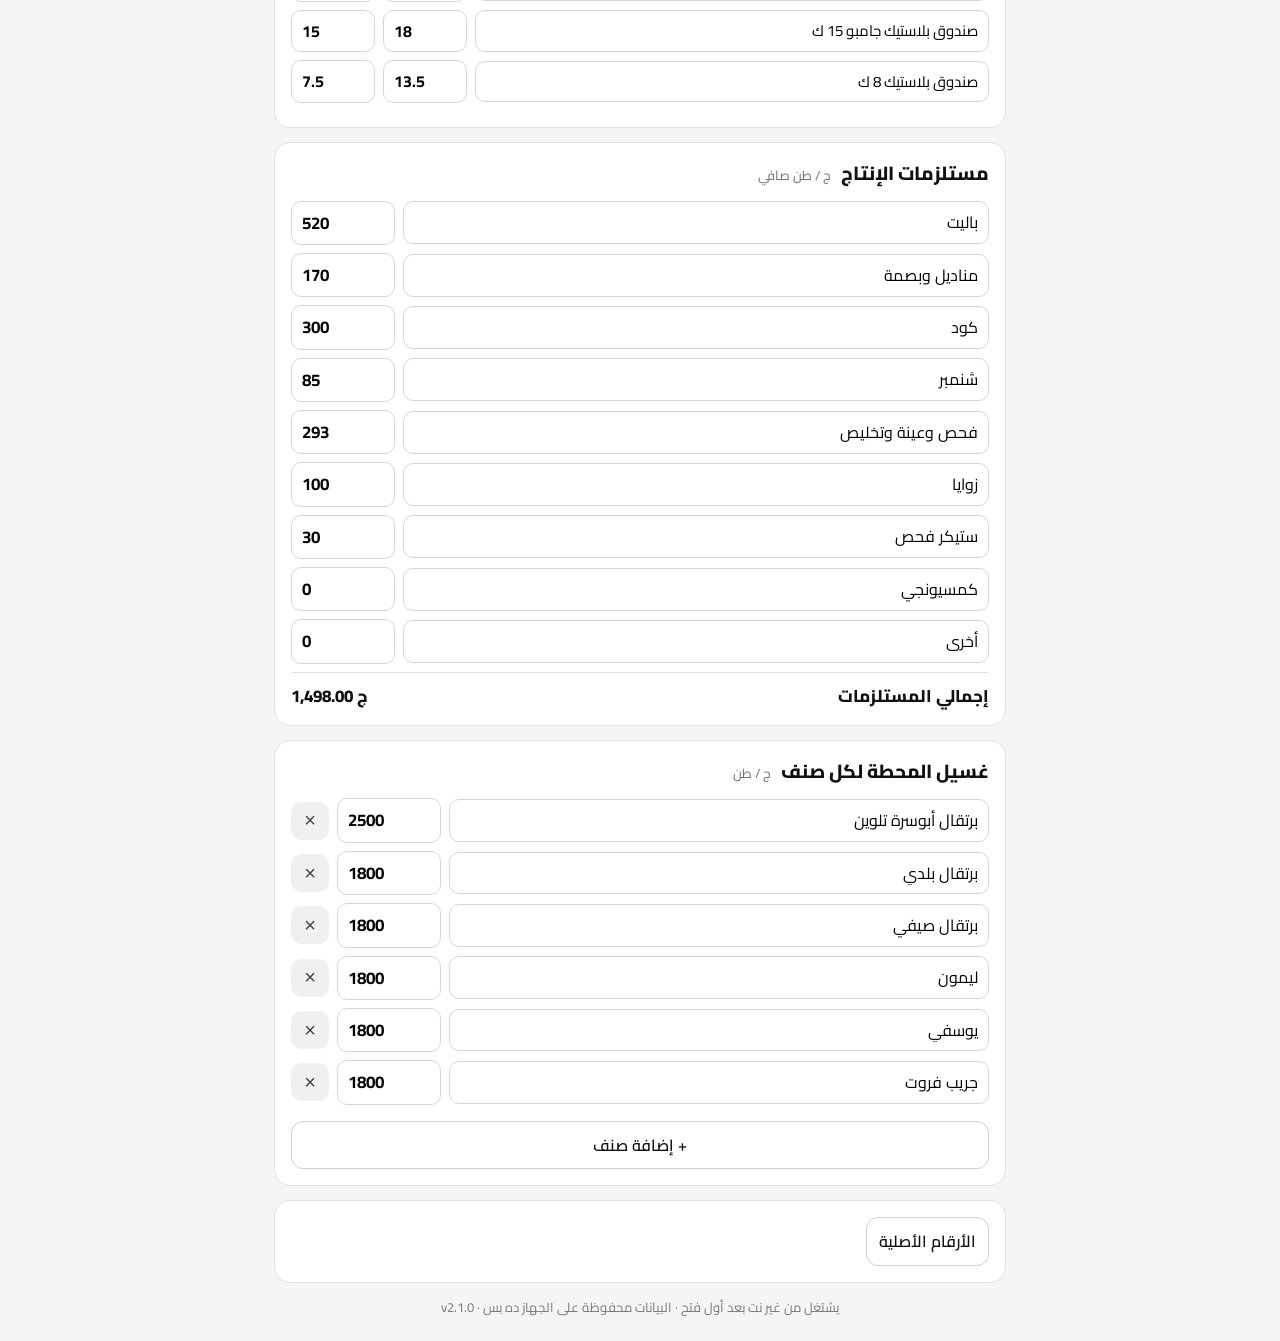
==== commit e31397fa: "PDF: in-app preview + direct WhatsApp share (Web Share files), no automatic download/save" ====
--- a/index.html
+++ b/index.html
@@ -152,7 +152,7 @@
  <section class="card sum" id="sum"></section>
  <div class="actions">
   <button class="btn pri" id="bReport">عرض التقرير</button>
-  <button class="btn" id="bShare">مشاركة PDF</button>
+  <button class="btn" id="bShare">PDF / واتساب</button>
   <button class="btn" id="bPrint">طباعة</button>
  </div>
  <section class="card" id="mojmal"></section>
@@ -184,13 +184,14 @@
  <div class="repbar">
   <button class="btn" id="rClose">رجوع</button>
   <select id="rMode" class="btn sel" aria-label="نوع التقرير"><option value="full">التقرير الكامل</option><option value="m">المجمل (صفحة)</option></select>
-  <button class="btn pri" id="rShare">مشاركة PDF</button>
+  <button class="btn pri" id="rShare">PDF / واتساب</button>
   <button class="btn" id="rPrint">طباعة</button>
  </div>
  <div id="pages" class="pages"></div>
 </div>
 <div id="busy" class="busy" hidden><div>بيجهز الـ PDF…</div></div>
 <script src="core.js"></script>
+<script src="pdf-share.js"></script>
 <script src="app.js"></script>
 <script>
 if('serviceWorker' in navigator){window.addEventListener('load',function(){navigator.serviceWorker.register('sw.js').then(function(r){r.update&&r.update();setInterval(function(){r.update()},3600000)});var had=!!navigator.serviceWorker.controller;navigator.serviceWorker.addEventListener('controllerchange',function(){if(had&&!window.__rl){window.__rl=1;location.reload()}})})}
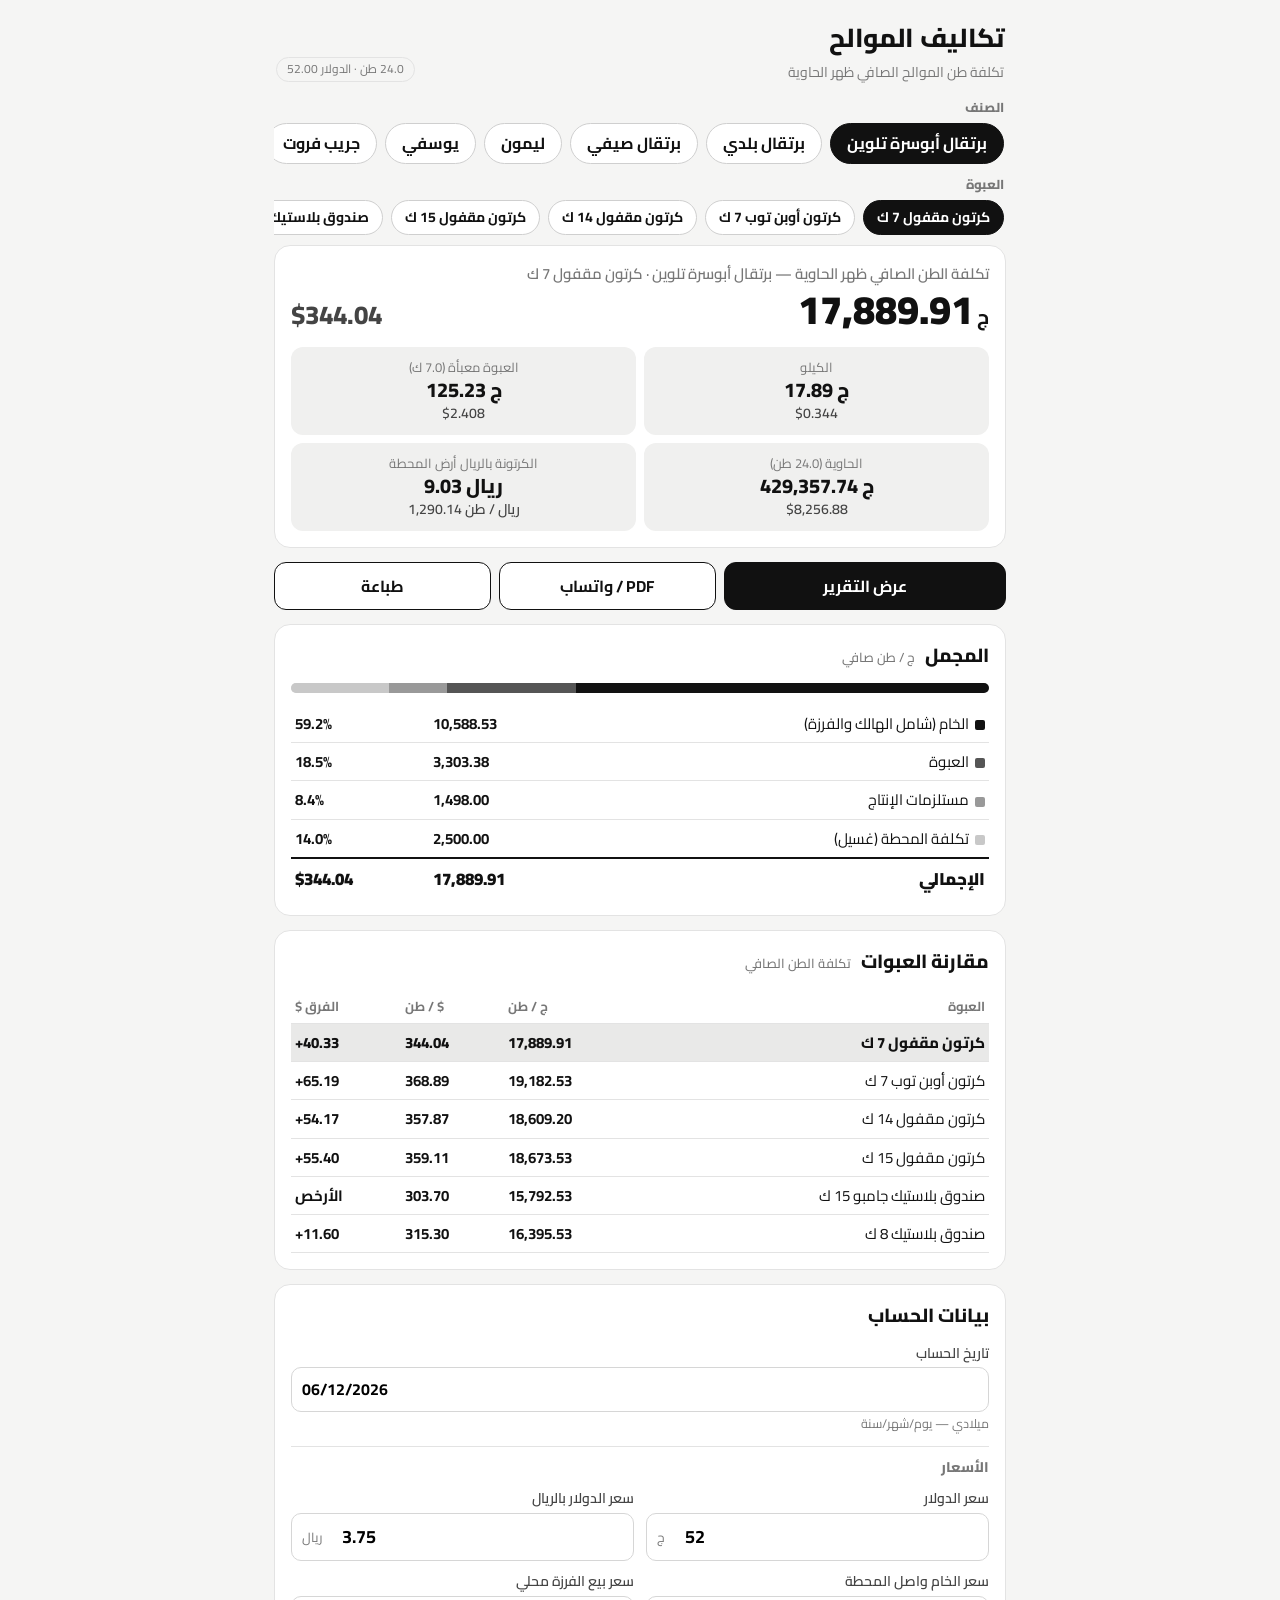
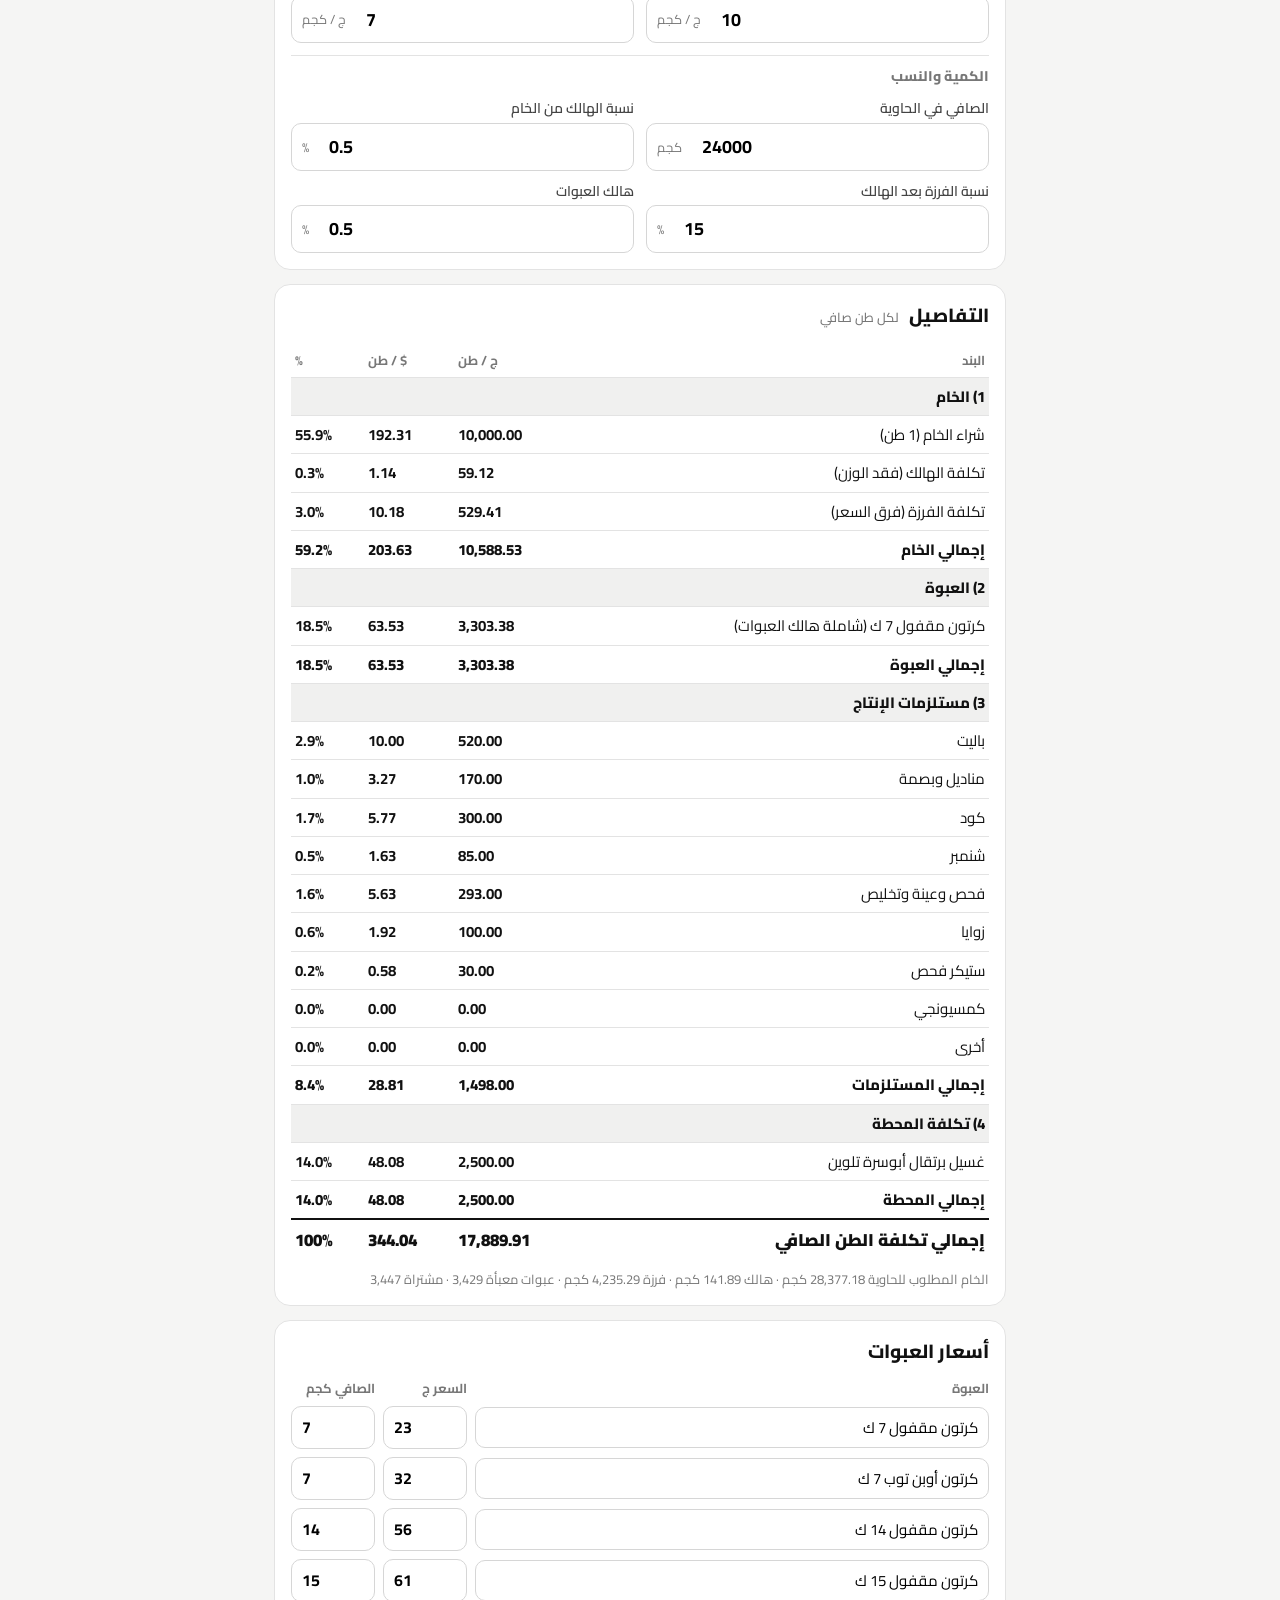
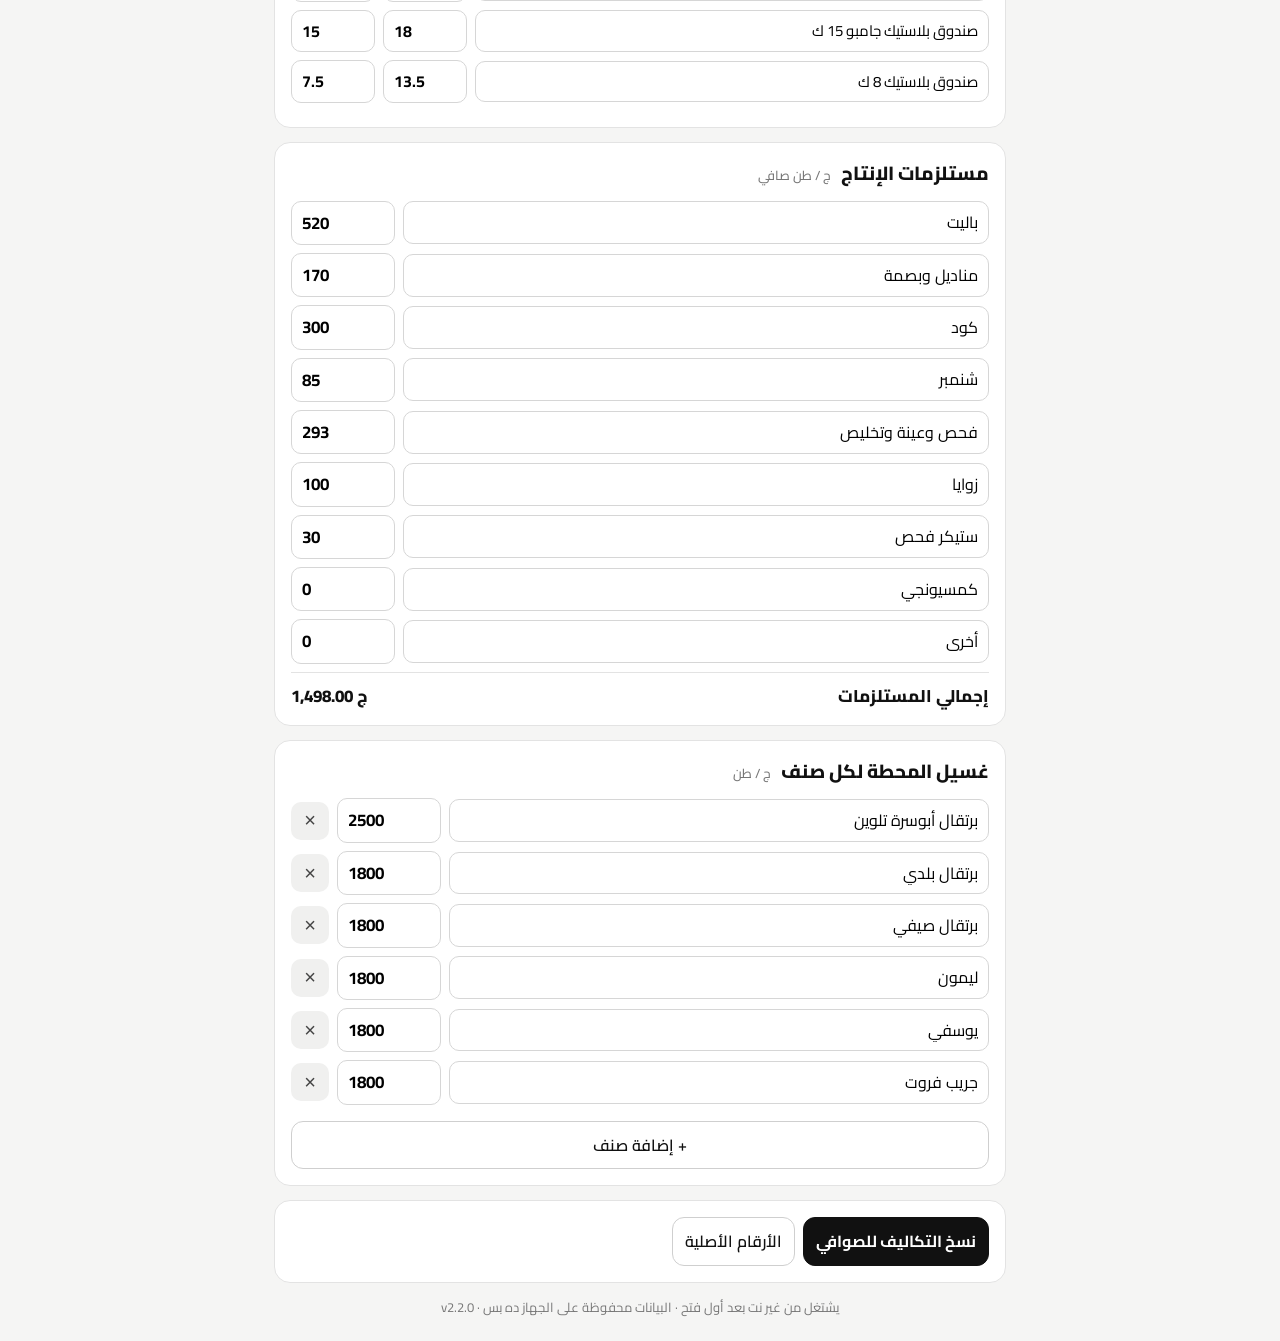
==== commit b5327e77: "Preview v2.2.0: «نسخ التكاليف للصوافي» copies COSTS1 text (pack prices, supplies, wash, loss/cull, r" ====
--- a/index.html
+++ b/index.html
@@ -176,6 +176,7 @@
   <button class="btn ghost wide" id="bAddVar">+ إضافة صنف</button>
  </section>
  <section class="card tools">
+  <button class="btn pri" id="bToSawafi">نسخ التكاليف للصوافي</button>
   <button class="btn ghost" id="bReset">الأرقام الأصلية</button>
  </section>
  <footer class="foot">يشتغل من غير نت بعد أول فتح · البيانات محفوظة على الجهاز ده بس <span id="ver"></span></footer>
@@ -193,6 +194,7 @@
 <script src="core.js"></script>
 <script src="pdf-share.js"></script>
 <script src="app.js"></script>
+<script src="to-sawafi.js"></script>
 <script>
 if('serviceWorker' in navigator){window.addEventListener('load',function(){navigator.serviceWorker.register('sw.js').then(function(r){r.update&&r.update();setInterval(function(){r.update()},3600000)});var had=!!navigator.serviceWorker.controller;navigator.serviceWorker.addEventListener('controllerchange',function(){if(had&&!window.__rl){window.__rl=1;location.reload()}})})}
 </script>
